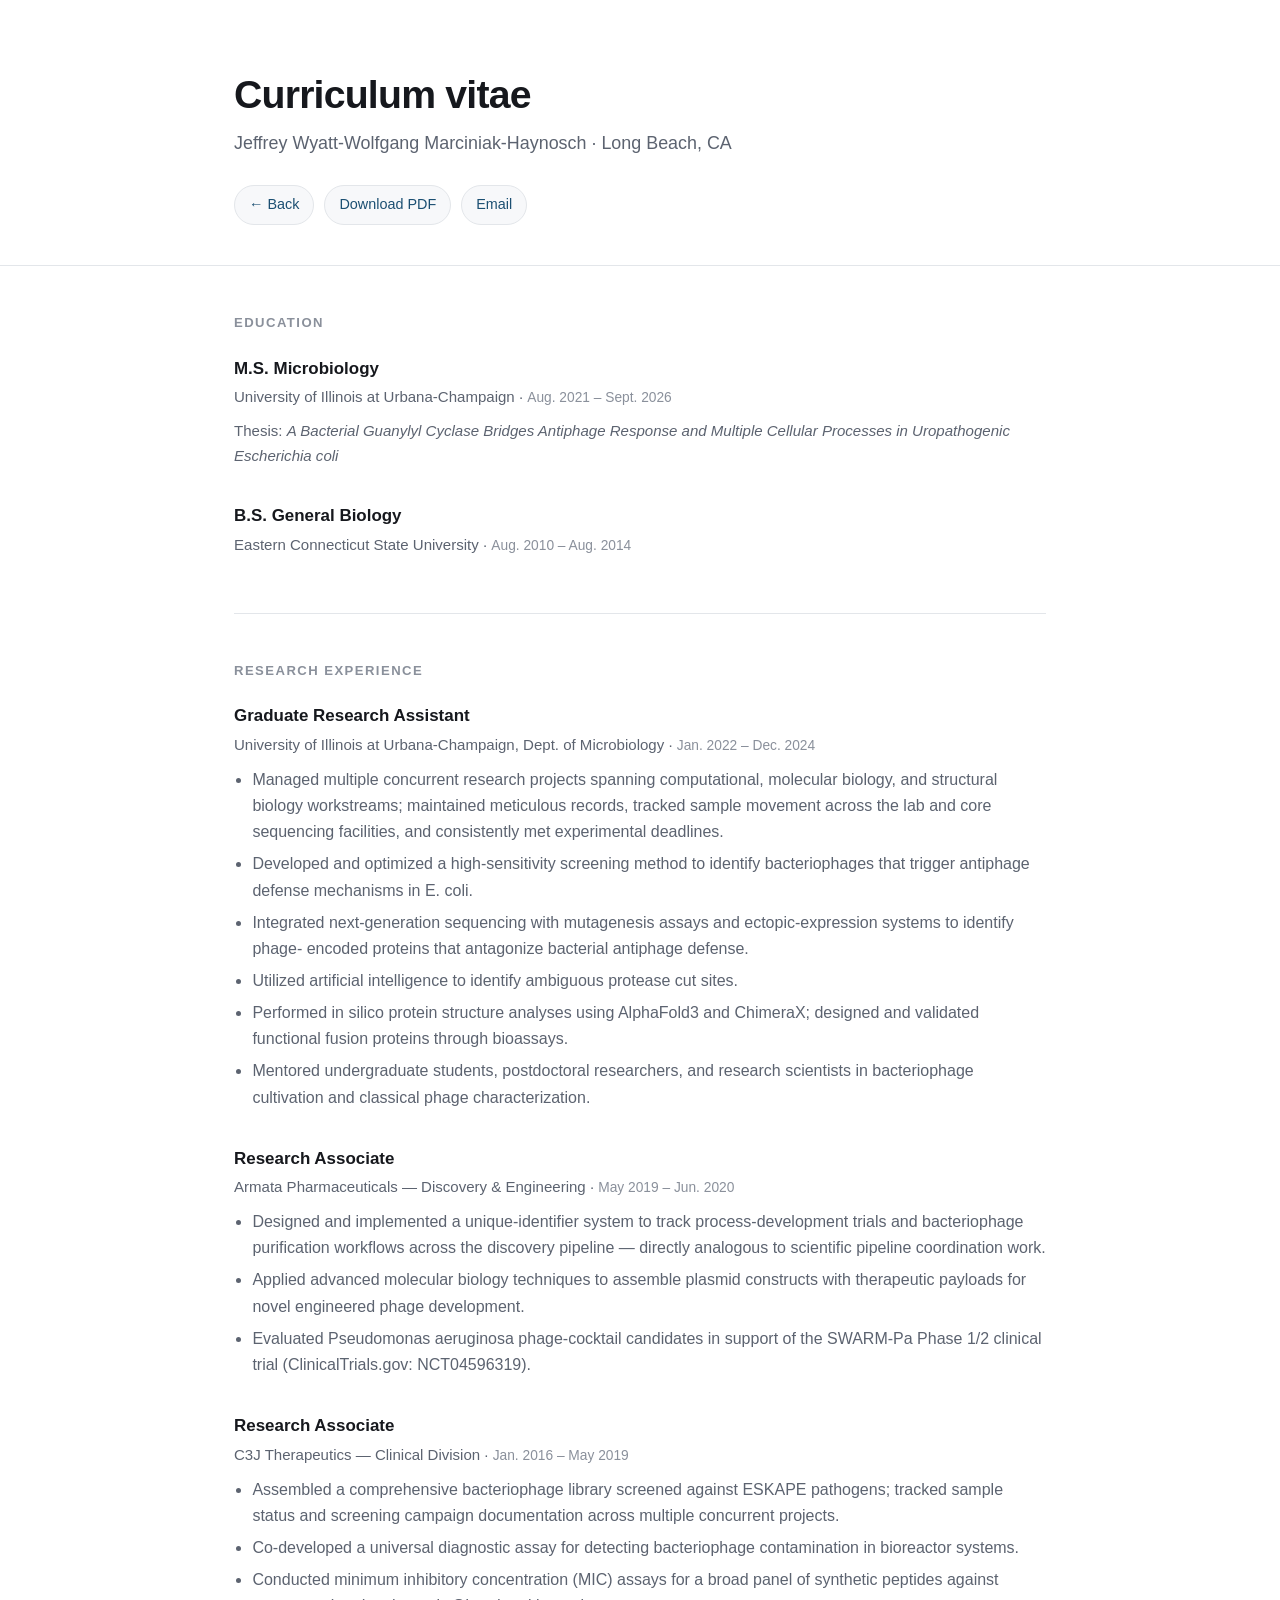
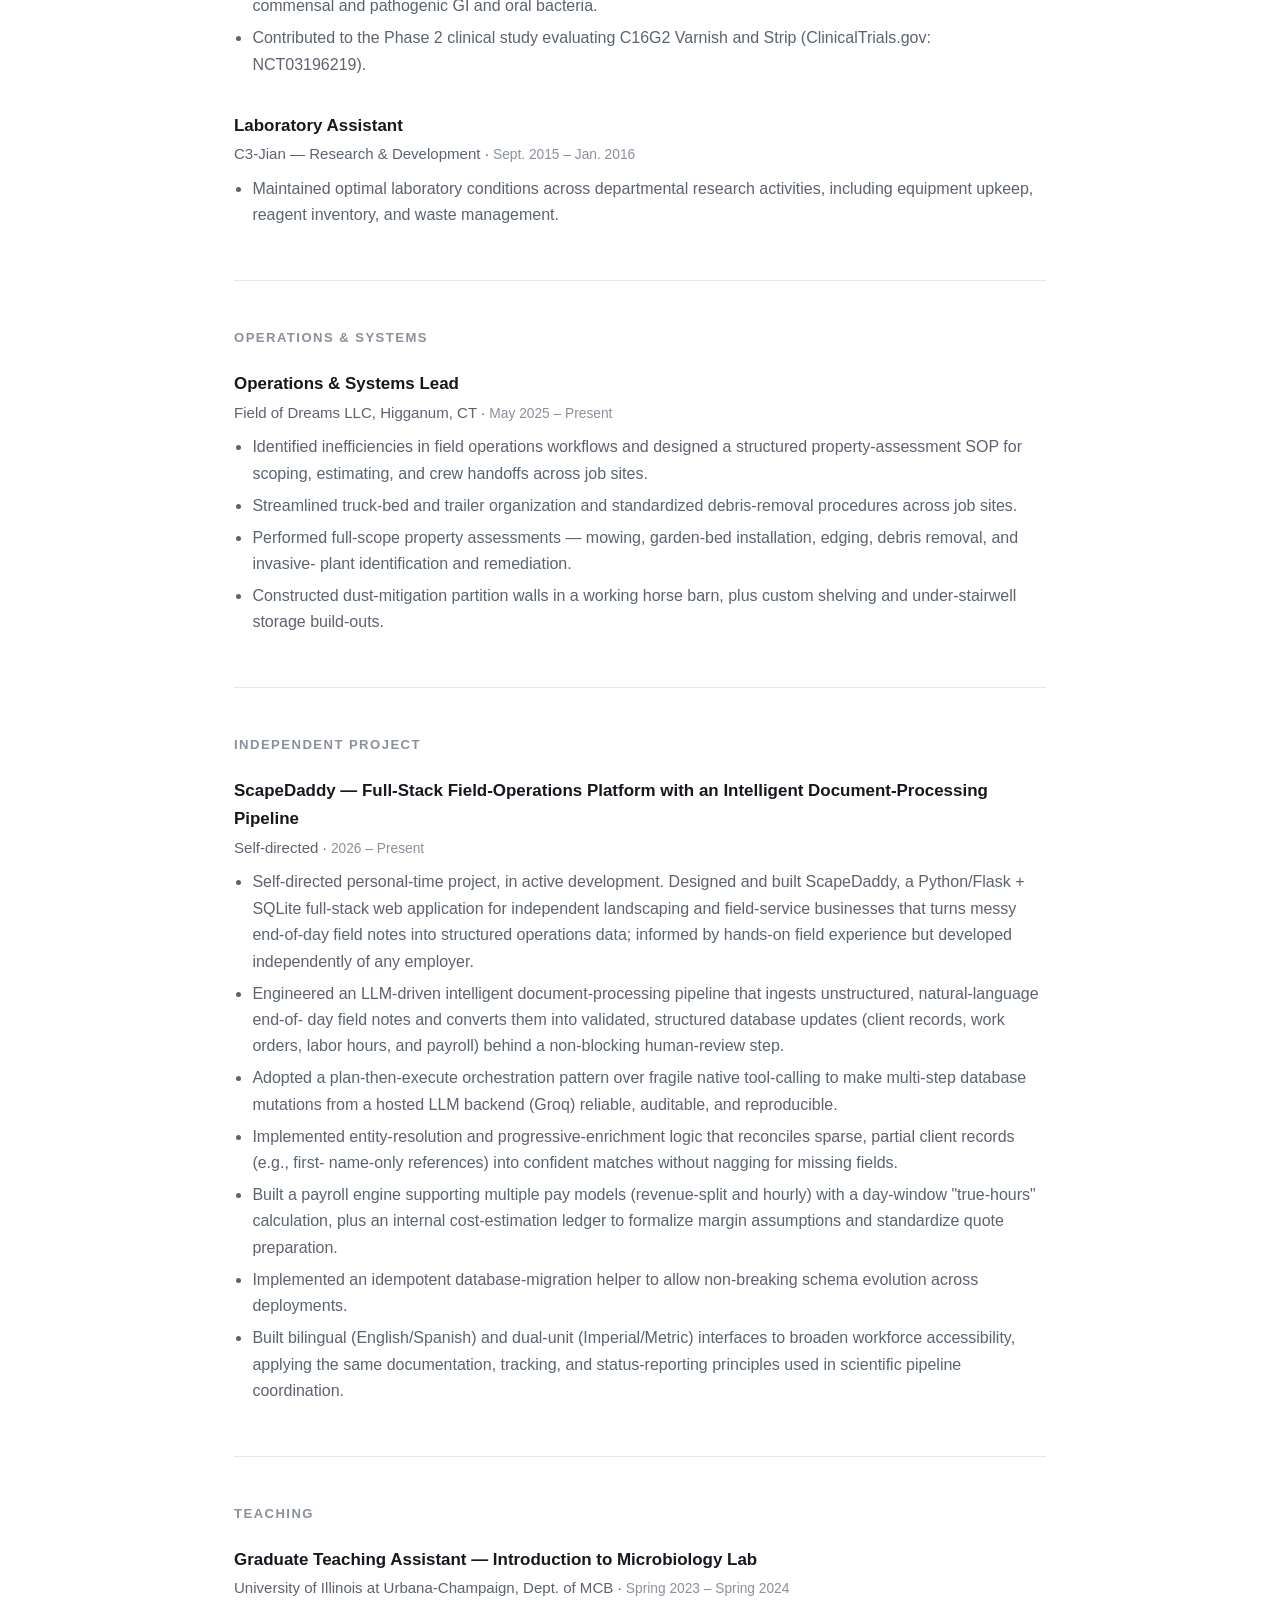
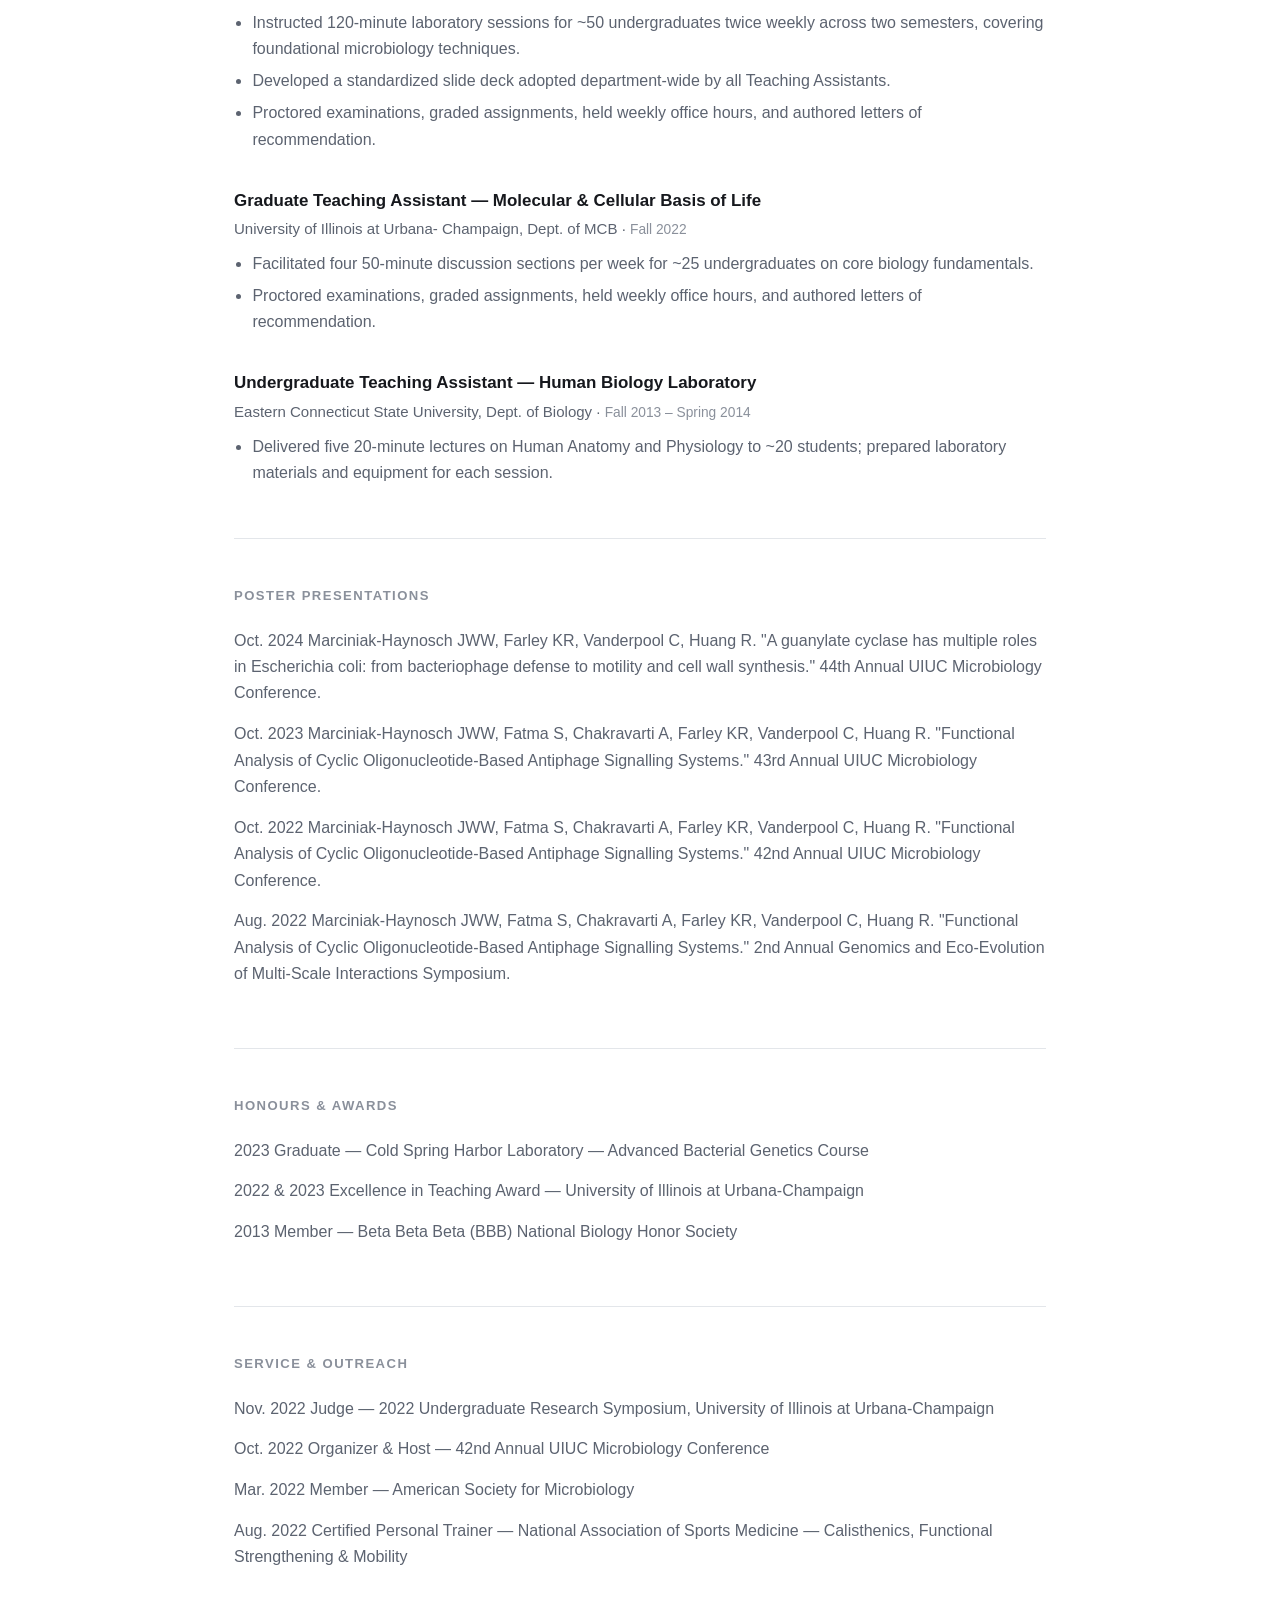
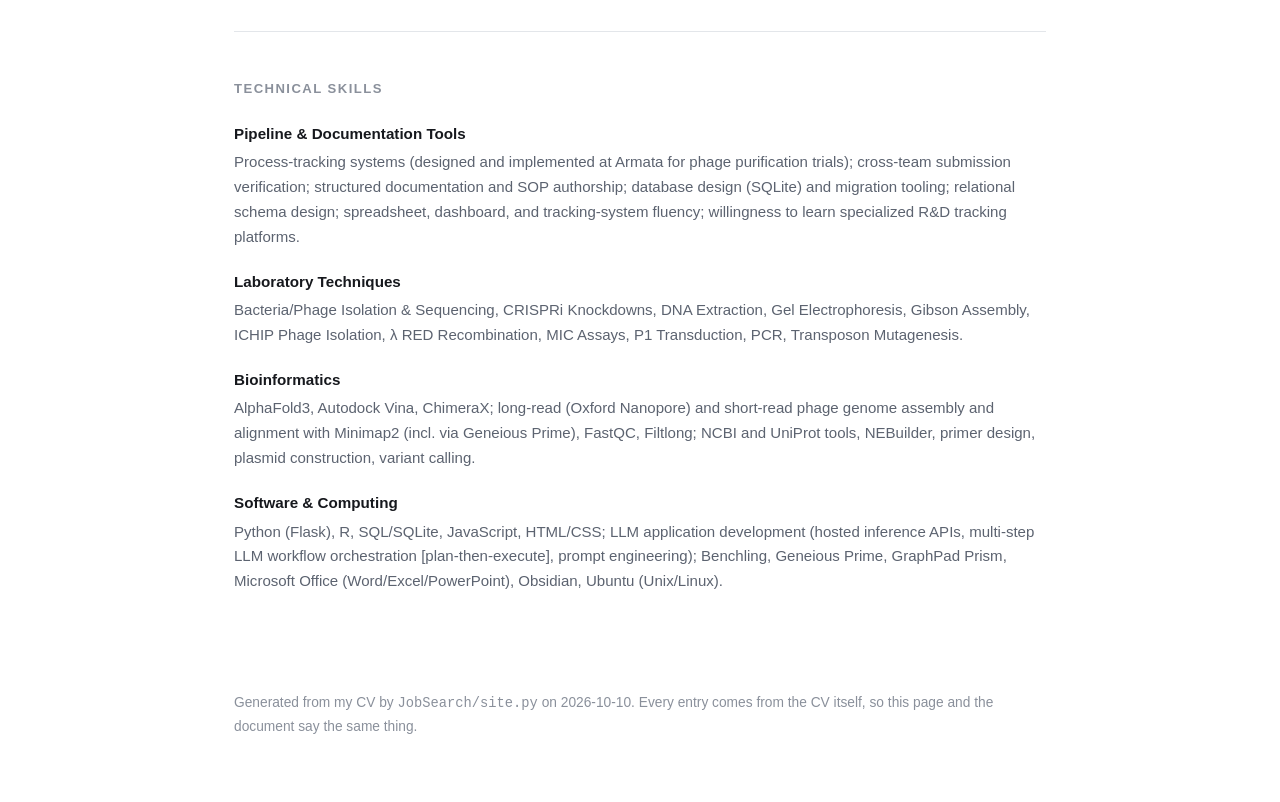
==== cv.html @ 29bbfecd "Replace the hand-written site with the generated one, and stop publishing his address THREE THINGS, " ====
<!DOCTYPE html>
<html lang="en">
<head>
<meta charset="utf-8">
<meta name="viewport" content="width=device-width,initial-scale=1">
<title>CV — Jeffrey Wyatt-Wolfgang Marciniak-Haynosch</title>

<link rel="stylesheet" href="style.css">
</head>
<body>

<header><div class="wrap">
  <h1>Curriculum vitae</h1>
  <p class="tagline">Jeffrey Wyatt-Wolfgang Marciniak-Haynosch &middot; Long Beach, CA</p>
  <div class="links">
    <a href="index.html">&larr; Back</a>
    <a href="JWWMH_CV.pdf">Download PDF</a>
    <a href="mailto:jwyhaymar@proton.me">Email</a>
  </div>
</div></header>
<main class="wrap">
<section><h2>Education</h2><div class="entry"><h3>M.S. Microbiology</h3><p class="meta">University of Illinois at Urbana-Champaign &middot; <span class=when>Aug. 2021 – Sept. 2026</span></p><p class=meta>Thesis: <em>A Bacterial Guanylyl Cyclase Bridges Antiphage Response and Multiple Cellular Processes in Uropathogenic Escherichia coli</em></p></div><div class="entry"><h3>B.S. General Biology</h3><p class="meta">Eastern Connecticut State University &middot; <span class=when>Aug. 2010 – Aug. 2014</span></p></div></section>
<section><h2>Research experience</h2>
  <div class="entry"><h3>Graduate Research Assistant</h3><p class="meta">University of Illinois at Urbana-Champaign, Dept. of Microbiology &middot; <span class=when>Jan. 2022 – Dec. 2024</span></p><ul><li>Managed multiple concurrent research projects spanning computational, molecular biology, and structural biology workstreams; maintained meticulous records, tracked sample movement across the lab and core sequencing facilities, and consistently met experimental deadlines.</li><li>Developed and optimized a high-sensitivity screening method to identify bacteriophages that trigger antiphage defense mechanisms in E. coli.</li><li>Integrated next-generation sequencing with mutagenesis assays and ectopic-expression systems to identify phage- encoded proteins that antagonize bacterial antiphage defense.</li><li>Utilized artificial intelligence to identify ambiguous protease cut sites.</li><li>Performed in silico protein structure analyses using AlphaFold3 and ChimeraX; designed and validated functional fusion proteins through bioassays.</li><li>Mentored undergraduate students, postdoctoral researchers, and research scientists in bacteriophage cultivation and classical phage characterization.</li></ul></div>
<div class="entry"><h3>Research Associate</h3><p class="meta">Armata Pharmaceuticals — Discovery &amp; Engineering &middot; <span class=when>May 2019 – Jun. 2020</span></p><ul><li>Designed and implemented a unique-identifier system to track process-development trials and bacteriophage purification workflows across the discovery pipeline — directly analogous to scientific pipeline coordination work.</li><li>Applied advanced molecular biology techniques to assemble plasmid constructs with therapeutic payloads for novel engineered phage development.</li><li>Evaluated Pseudomonas aeruginosa phage-cocktail candidates in support of the SWARM-Pa Phase 1/2 clinical trial (ClinicalTrials.gov: NCT04596319).</li></ul></div>
<div class="entry"><h3>Research Associate</h3><p class="meta">C3J Therapeutics — Clinical Division &middot; <span class=when>Jan. 2016 – May 2019</span></p><ul><li>Assembled a comprehensive bacteriophage library screened against ESKAPE pathogens; tracked sample status and screening campaign documentation across multiple concurrent projects.</li><li>Co-developed a universal diagnostic assay for detecting bacteriophage contamination in bioreactor systems.</li><li>Conducted minimum inhibitory concentration (MIC) assays for a broad panel of synthetic peptides against commensal and pathogenic GI and oral bacteria.</li><li>Contributed to the Phase 2 clinical study evaluating C16G2 Varnish and Strip (ClinicalTrials.gov: NCT03196219).</li></ul></div>
<div class="entry"><h3>Laboratory Assistant</h3><p class="meta">C3-Jian — Research &amp; Development &middot; <span class=when>Sept. 2015 – Jan. 2016</span></p><ul><li>Maintained optimal laboratory conditions across departmental research activities, including equipment upkeep, reagent inventory, and waste management.</li></ul></div></section>
<section><h2>Operations &amp; systems</h2>
  <div class="entry"><h3>Operations &amp; Systems Lead</h3><p class="meta">Field of Dreams LLC, Higganum, CT &middot; <span class=when>May 2025 – Present</span></p><ul><li>Identified inefficiencies in field operations workflows and designed a structured property-assessment SOP for scoping, estimating, and crew handoffs across job sites.</li><li>Streamlined truck-bed and trailer organization and standardized debris-removal procedures across job sites.</li><li>Performed full-scope property assessments — mowing, garden-bed installation, edging, debris removal, and invasive- plant identification and remediation.</li><li>Constructed dust-mitigation partition walls in a working horse barn, plus custom shelving and under-stairwell storage build-outs.</li></ul></div></section>
<section><h2>Independent project</h2>
  <div class="entry"><h3>ScapeDaddy — Full-Stack Field-Operations Platform with an Intelligent Document-Processing Pipeline</h3><p class="meta">Self-directed &middot; <span class=when>2026 – Present</span></p><ul><li>Self-directed personal-time project, in active development. Designed and built ScapeDaddy, a Python/Flask + SQLite full-stack web application for independent landscaping and field-service businesses that turns messy end-of-day field notes into structured operations data; informed by hands-on field experience but developed independently of any employer.</li><li>Engineered an LLM-driven intelligent document-processing pipeline that ingests unstructured, natural-language end-of- day field notes and converts them into validated, structured database updates (client records, work orders, labor hours, and payroll) behind a non-blocking human-review step.</li><li>Adopted a plan-then-execute orchestration pattern over fragile native tool-calling to make multi-step database mutations from a hosted LLM backend (Groq) reliable, auditable, and reproducible.</li><li>Implemented entity-resolution and progressive-enrichment logic that reconciles sparse, partial client records (e.g., first- name-only references) into confident matches without nagging for missing fields.</li><li>Built a payroll engine supporting multiple pay models (revenue-split and hourly) with a day-window &quot;true-hours&quot; calculation, plus an internal cost-estimation ledger to formalize margin assumptions and standardize quote preparation.</li><li>Implemented an idempotent database-migration helper to allow non-breaking schema evolution across deployments.</li><li>Built bilingual (English/Spanish) and dual-unit (Imperial/Metric) interfaces to broaden workforce accessibility, applying the same documentation, tracking, and status-reporting principles used in scientific pipeline coordination.</li></ul></div></section>
<section><h2>Teaching</h2>
  <div class="entry"><h3>Graduate Teaching Assistant — Introduction to Microbiology Lab</h3><p class="meta">University of Illinois at Urbana-Champaign, Dept. of MCB &middot; <span class=when>Spring 2023 – Spring 2024</span></p><ul><li>Instructed 120-minute laboratory sessions for ~50 undergraduates twice weekly across two semesters, covering foundational microbiology techniques.</li><li>Developed a standardized slide deck adopted department-wide by all Teaching Assistants.</li><li>Proctored examinations, graded assignments, held weekly office hours, and authored letters of recommendation.</li></ul></div>
<div class="entry"><h3>Graduate Teaching Assistant — Molecular &amp; Cellular Basis of Life</h3><p class="meta">University of Illinois at Urbana- Champaign, Dept. of MCB &middot; <span class=when>Fall 2022</span></p><ul><li>Facilitated four 50-minute discussion sections per week for ~25 undergraduates on core biology fundamentals.</li><li>Proctored examinations, graded assignments, held weekly office hours, and authored letters of recommendation.</li></ul></div>
<div class="entry"><h3>Undergraduate Teaching Assistant — Human Biology Laboratory</h3><p class="meta">Eastern Connecticut State University, Dept. of Biology &middot; <span class=when>Fall 2013 – Spring 2014</span></p><ul><li>Delivered five 20-minute lectures on Human Anatomy and Physiology to ~20 students; prepared laboratory materials and equipment for each session.</li></ul></div></section>
<section><h2>Poster presentations</h2><ul class="plain"><li>Oct. 2024 Marciniak-Haynosch JWW, Farley KR, Vanderpool C, Huang R. &quot;A guanylate cyclase has multiple roles in Escherichia coli: from bacteriophage defense to motility and cell wall synthesis.&quot; 44th Annual UIUC Microbiology Conference.</li><li>Oct. 2023 Marciniak-Haynosch JWW, Fatma S, Chakravarti A, Farley KR, Vanderpool C, Huang R. &quot;Functional Analysis of Cyclic Oligonucleotide-Based Antiphage Signalling Systems.&quot; 43rd Annual UIUC Microbiology Conference.</li><li>Oct. 2022 Marciniak-Haynosch JWW, Fatma S, Chakravarti A, Farley KR, Vanderpool C, Huang R. &quot;Functional Analysis of Cyclic Oligonucleotide-Based Antiphage Signalling Systems.&quot; 42nd Annual UIUC Microbiology Conference.</li><li>Aug. 2022 Marciniak-Haynosch JWW, Fatma S, Chakravarti A, Farley KR, Vanderpool C, Huang R. &quot;Functional Analysis of Cyclic Oligonucleotide-Based Antiphage Signalling Systems.&quot; 2nd Annual Genomics and Eco-Evolution of Multi-Scale Interactions Symposium.</li></ul></section>
<section><h2>Honours &amp; awards</h2><ul class="plain"><li>2023 Graduate — Cold Spring Harbor Laboratory — Advanced Bacterial Genetics Course</li><li>2022 &amp; 2023 Excellence in Teaching Award — University of Illinois at Urbana-Champaign</li><li>2013 Member — Beta Beta Beta (ΒΒΒ) National Biology Honor Society</li></ul></section>
<section><h2>Service &amp; outreach</h2><ul class="plain"><li>Nov. 2022 Judge — 2022 Undergraduate Research Symposium, University of Illinois at Urbana-Champaign</li><li>Oct. 2022 Organizer &amp; Host — 42nd Annual UIUC Microbiology Conference</li><li>Mar. 2022 Member — American Society for Microbiology</li><li>Aug. 2022 Certified Personal Trainer — National Association of Sports Medicine — Calisthenics, Functional Strengthening &amp; Mobility</li></ul></section>
<section><h2>Technical skills</h2><dl class="skills"><dt>Pipeline &amp; Documentation Tools</dt><dd> Process-tracking systems (designed and implemented at Armata for phage purification trials); cross-team submission verification; structured documentation and SOP authorship; database design (SQLite) and migration tooling; relational schema design; spreadsheet, dashboard, and tracking-system fluency; willingness to learn specialized R&amp;D tracking platforms.</dd><dt>Laboratory Techniques</dt><dd> Bacteria/Phage Isolation &amp; Sequencing, CRISPRi Knockdowns, DNA Extraction, Gel Electrophoresis, Gibson Assembly, ICHIP Phage Isolation, λ RED Recombination, MIC Assays, P1 Transduction, PCR, Transposon Mutagenesis.</dd><dt>Bioinformatics</dt><dd> AlphaFold3, Autodock Vina, ChimeraX; long-read (Oxford Nanopore) and short-read phage genome assembly and alignment with Minimap2 (incl. via Geneious Prime), FastQC, Filtlong; NCBI and UniProt tools, NEBuilder, primer design, plasmid construction, variant calling.</dd><dt>Software &amp; Computing</dt><dd> Python (Flask), R, SQL/SQLite, JavaScript, HTML/CSS; LLM application development (hosted inference APIs, multi-step LLM workflow orchestration [plan-then-execute], prompt engineering); Benchling, Geneious Prime, GraphPad Prism, Microsoft Office (Word/Excel/PowerPoint), Obsidian, Ubuntu (Unix/Linux).</dd></dl></section>
</main>

<footer><div class="wrap">
  Generated from my CV by <code>JobSearch/site.py</code> on
  2026-10-10. Every entry comes from the CV itself, so this
  page and the document say the same thing.
</div></footer>
</body>
</html>
---- style.css ----
:root{
  --ink:#16181d; --mute:#5c6370; --faint:#8a909b; --line:#e3e6ea;
  --bg:#ffffff; --panel:#f7f8fa; --accent:#1b4f72; --accent-soft:#eef4f9;
}
@media (prefers-color-scheme: dark){
  :root{
    --ink:#e6e8ec; --mute:#a3abb8; --faint:#7b8390; --line:#2a2f37;
    --bg:#13151a; --panel:#1a1d23; --accent:#7fb3d5; --accent-soft:#1b2630;
  }
}
*{box-sizing:border-box}
html{-webkit-text-size-adjust:100%}
body{
  margin:0; background:var(--bg); color:var(--ink);
  font:16px/1.65 -apple-system,BlinkMacSystemFont,"Segoe UI",Roboto,
       "Helvetica Neue",Arial,sans-serif;
}
.wrap{max-width:860px;margin:0 auto;padding:0 24px}
a{color:var(--accent);text-decoration:none;border-bottom:1px solid transparent}
a:hover{border-bottom-color:currentColor}
header{padding:72px 0 40px;border-bottom:1px solid var(--line)}
h1{font-size:2.45rem;line-height:1.15;margin:0 0 .3em;letter-spacing:-.02em}
.tagline{font-size:1.12rem;color:var(--mute);margin:0 0 1.5em;max-width:60ch}
.links{display:flex;flex-wrap:wrap;gap:10px}
.links a{
  display:inline-block;padding:7px 14px;border:1px solid var(--line);
  border-radius:999px;font-size:.9rem;background:var(--panel);
  border-bottom:1px solid var(--line);
}
.links a:hover{border-color:var(--accent);color:var(--accent)}
nav.toc{
  position:sticky;top:0;z-index:5;background:var(--bg);
  border-bottom:1px solid var(--line);padding:12px 0;
}
nav.toc .wrap{display:flex;flex-wrap:wrap;gap:18px;font-size:.88rem}
nav.toc a{color:var(--mute)}
section{padding:46px 0;border-bottom:1px solid var(--line)}
section:last-of-type{border-bottom:0}
h2{
  font-size:.82rem;text-transform:uppercase;letter-spacing:.11em;
  color:var(--faint);margin:0 0 1.6em;font-weight:600;
}
h3{font-size:1.06rem;margin:0 0 .15em;font-weight:600}
.entry{margin:0 0 2.1em}
.entry:last-child{margin-bottom:0}
.meta{color:var(--mute);font-size:.94rem;margin:0 0 .6em}
.when{color:var(--faint);font-size:.86rem;white-space:nowrap}
.entry ul{margin:.5em 0 0;padding-left:1.15em}
.entry li{margin:.35em 0;color:var(--mute)}
.news li{margin:0 0 1.1em;list-style:none}
.news{padding:0;margin:0}
.news .when{display:block;margin-bottom:.15em}
.card{
  background:var(--panel);border:1px solid var(--line);border-radius:10px;
  padding:20px 22px;margin:0 0 18px;
}
.card h3{margin-bottom:.4em}
.lede{font-size:1.05rem;max-width:68ch}
.lede p{margin:0 0 1em}
.skills dt{font-weight:600;margin:1.25em 0 .3em;font-size:.95rem}
.skills dt:first-child{margin-top:0}
.skills dd{margin:0;color:var(--mute);font-size:.94rem}
.plain{list-style:none;padding:0;margin:0}
.plain li{margin:0 0 .9em;color:var(--mute)}
.note{
  background:var(--accent-soft);border-left:3px solid var(--accent);
  padding:14px 18px;border-radius:0 6px 6px 0;font-size:.94rem;
  color:var(--mute);margin:0 0 20px;
}
footer{padding:36px 0 64px;color:var(--faint);font-size:.86rem}
@media (max-width:620px){
  header{padding:48px 0 32px} h1{font-size:1.95rem}
  section{padding:34px 0} .wrap{padding:0 18px}
}

/* PRINT. A PI who hits Ctrl-P on the CV page must get a clean document, not a
   screenshot of a website -- and a recruiter printing a web page is ordinary
   behaviour, so this is a feature rather than an afterthought. The dark
   header inverts to ink-on-paper, navigation disappears (a "Back" link is
   meaningless on paper), and no entry is allowed to split across a sheet,
   which is the main way a printed CV looks careless. */
@media print{
  @page{margin:14mm 15mm}
  :root{
    --ink:#000;--mute:#1a1a1a;--faint:#555;--rule:#bbb;
    --bg:#fff;--panel:#fff;
  }
  body{background:#fff;color:#000;font-size:10.2pt;line-height:1.42}
  .wrap{max-width:none;padding:0}
  header{background:#fff!important;color:#000!important;padding:0 0 8pt;
         border-bottom:2pt solid var(--accent)}
  header h1{font-size:19pt}
  a{text-decoration:none;color:#000!important}
  .links,nav,.tag,.pill{display:none!important}
  section{padding:8pt 0;border:0}
  h2{font-size:8.6pt;letter-spacing:.11em;margin-bottom:6pt}
  .entry,.poster,.news-item,article,li{break-inside:avoid;page-break-inside:avoid}
  h1,h2,h3{break-after:avoid;page-break-after:avoid}
  footer{padding:8pt 0 0;font-size:8.6pt}
}
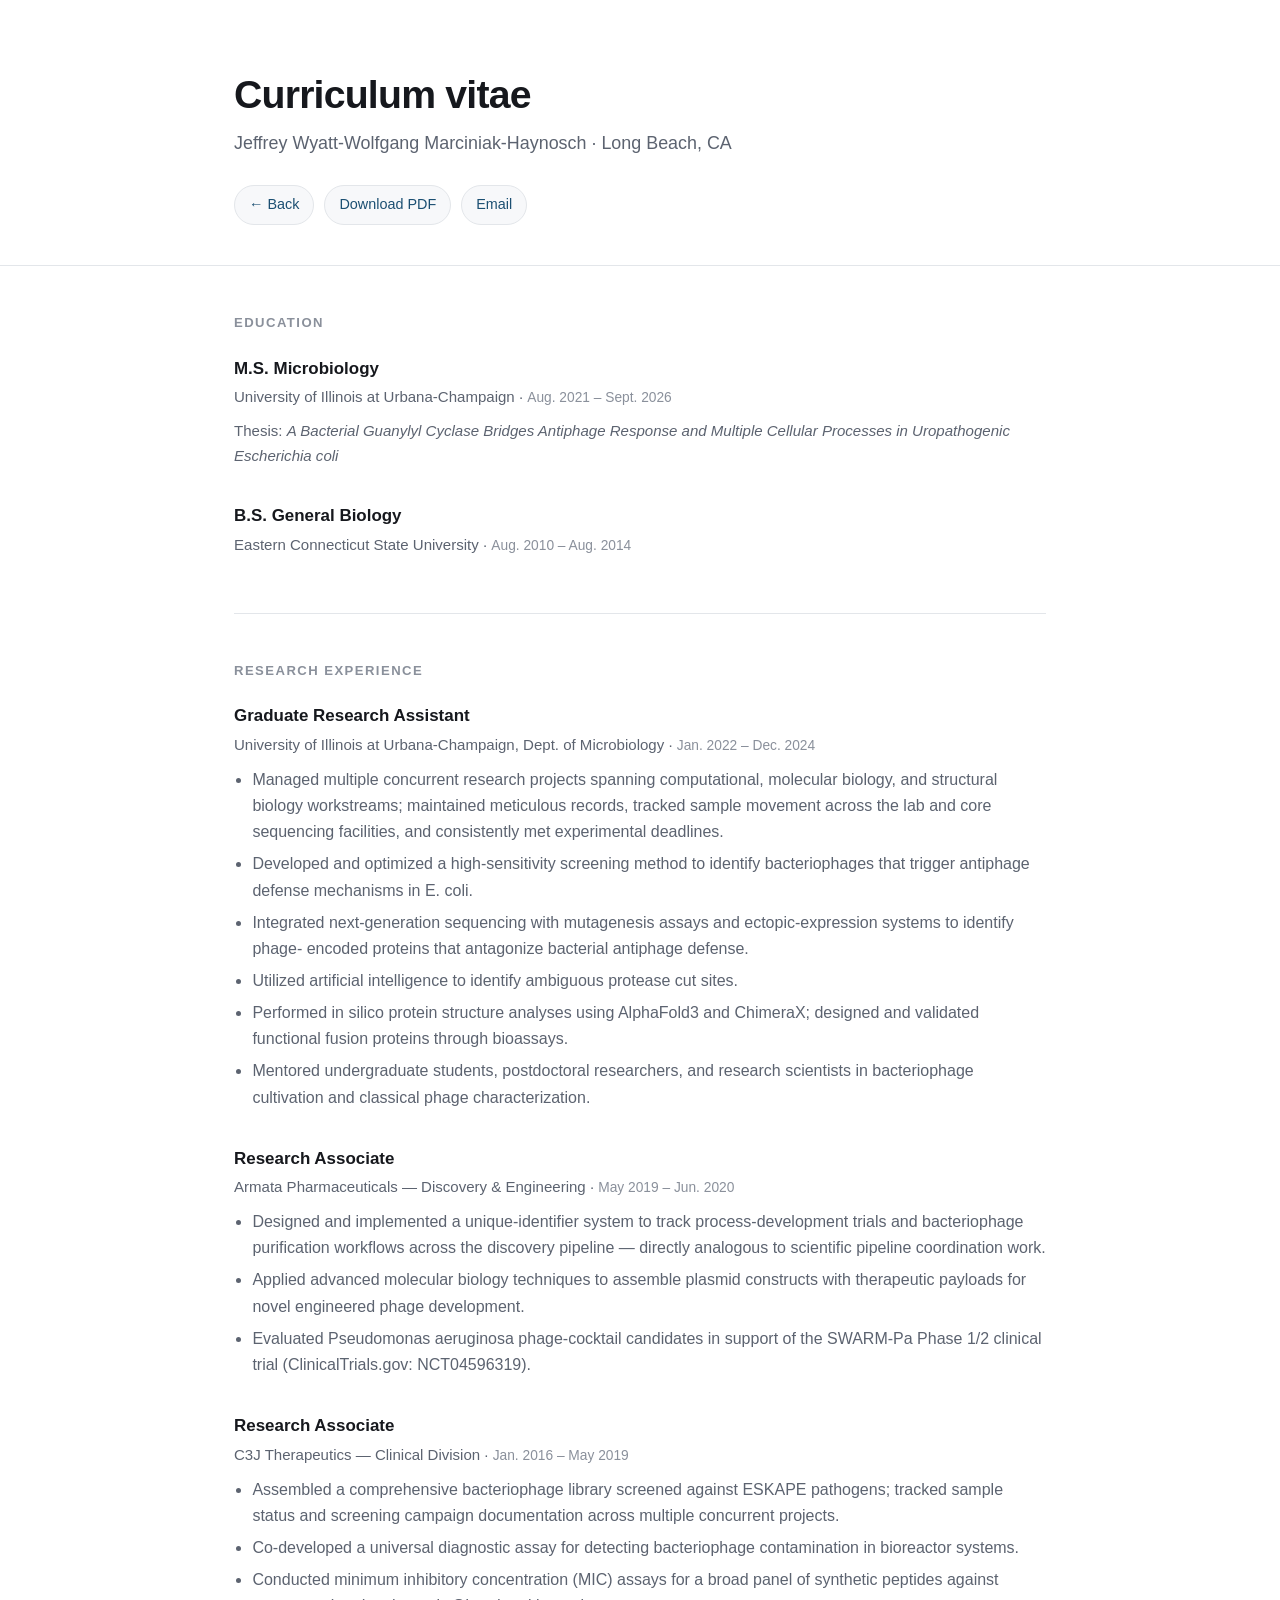
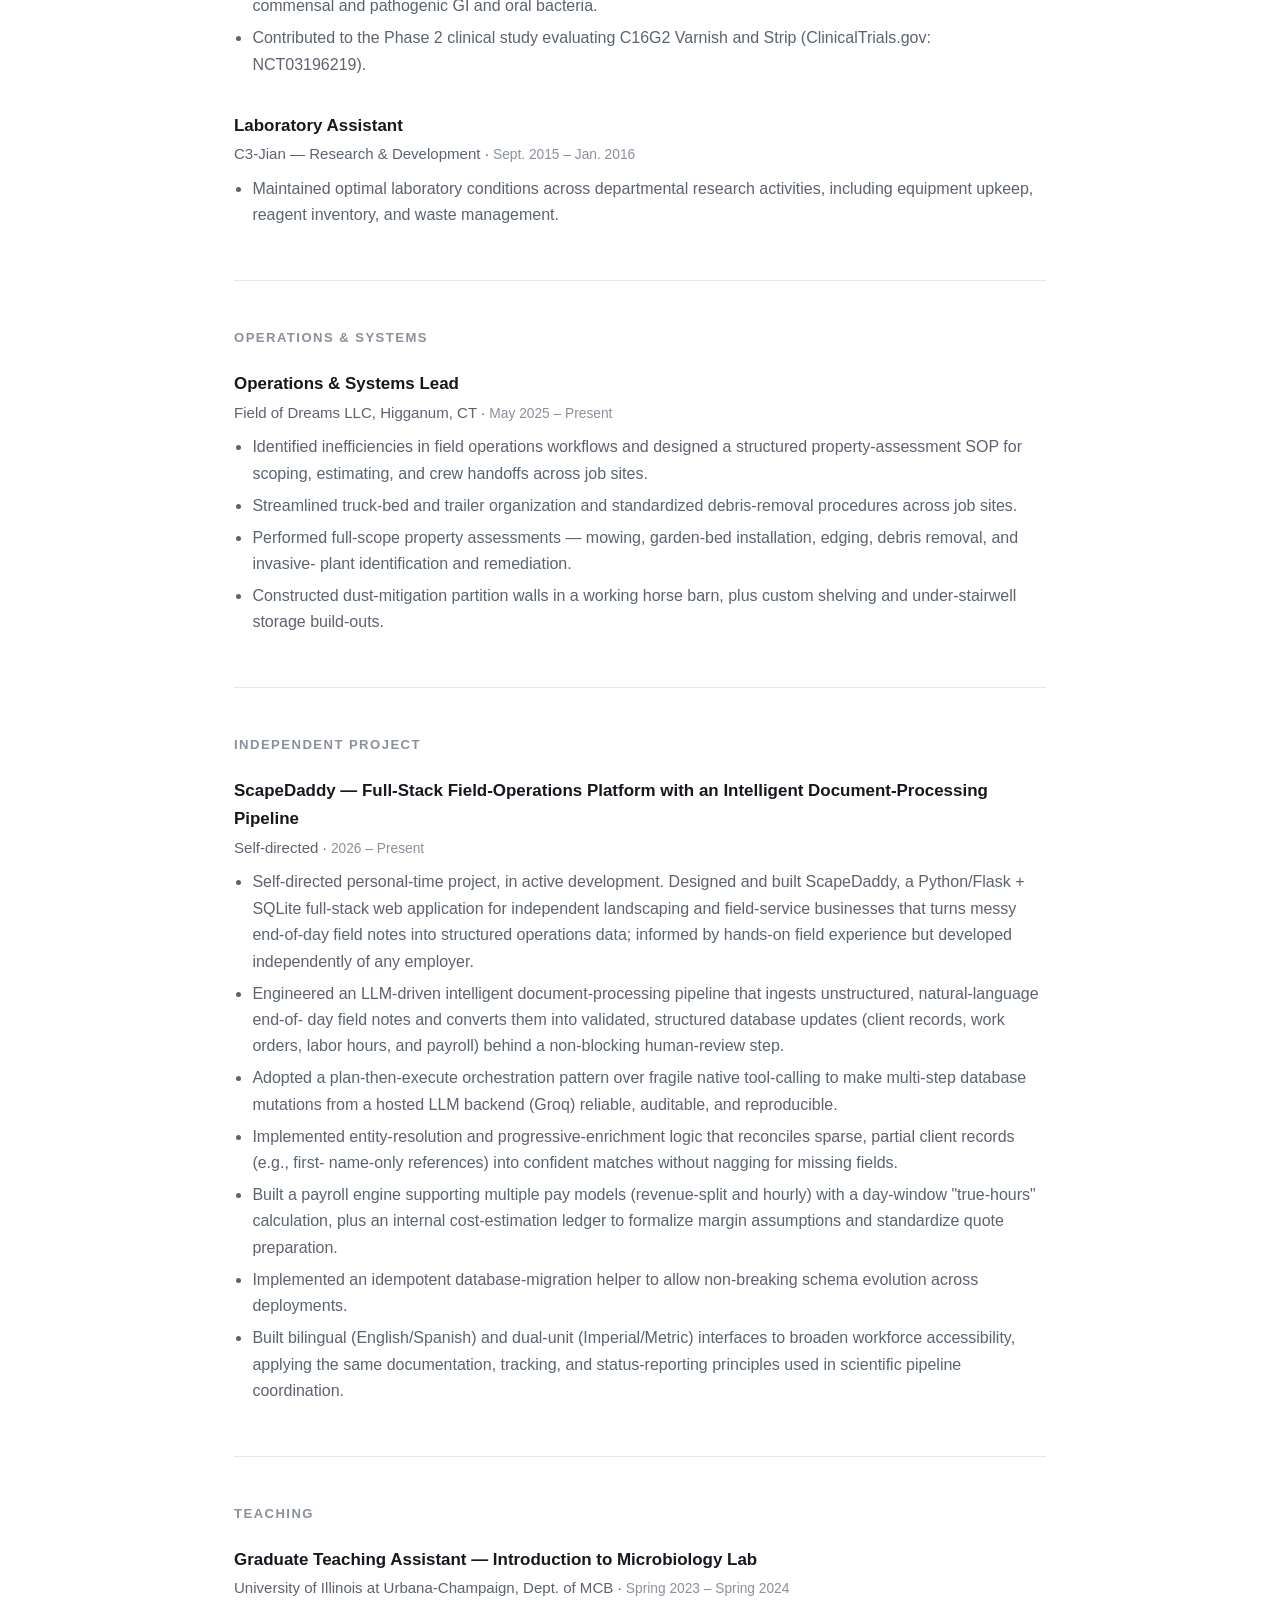
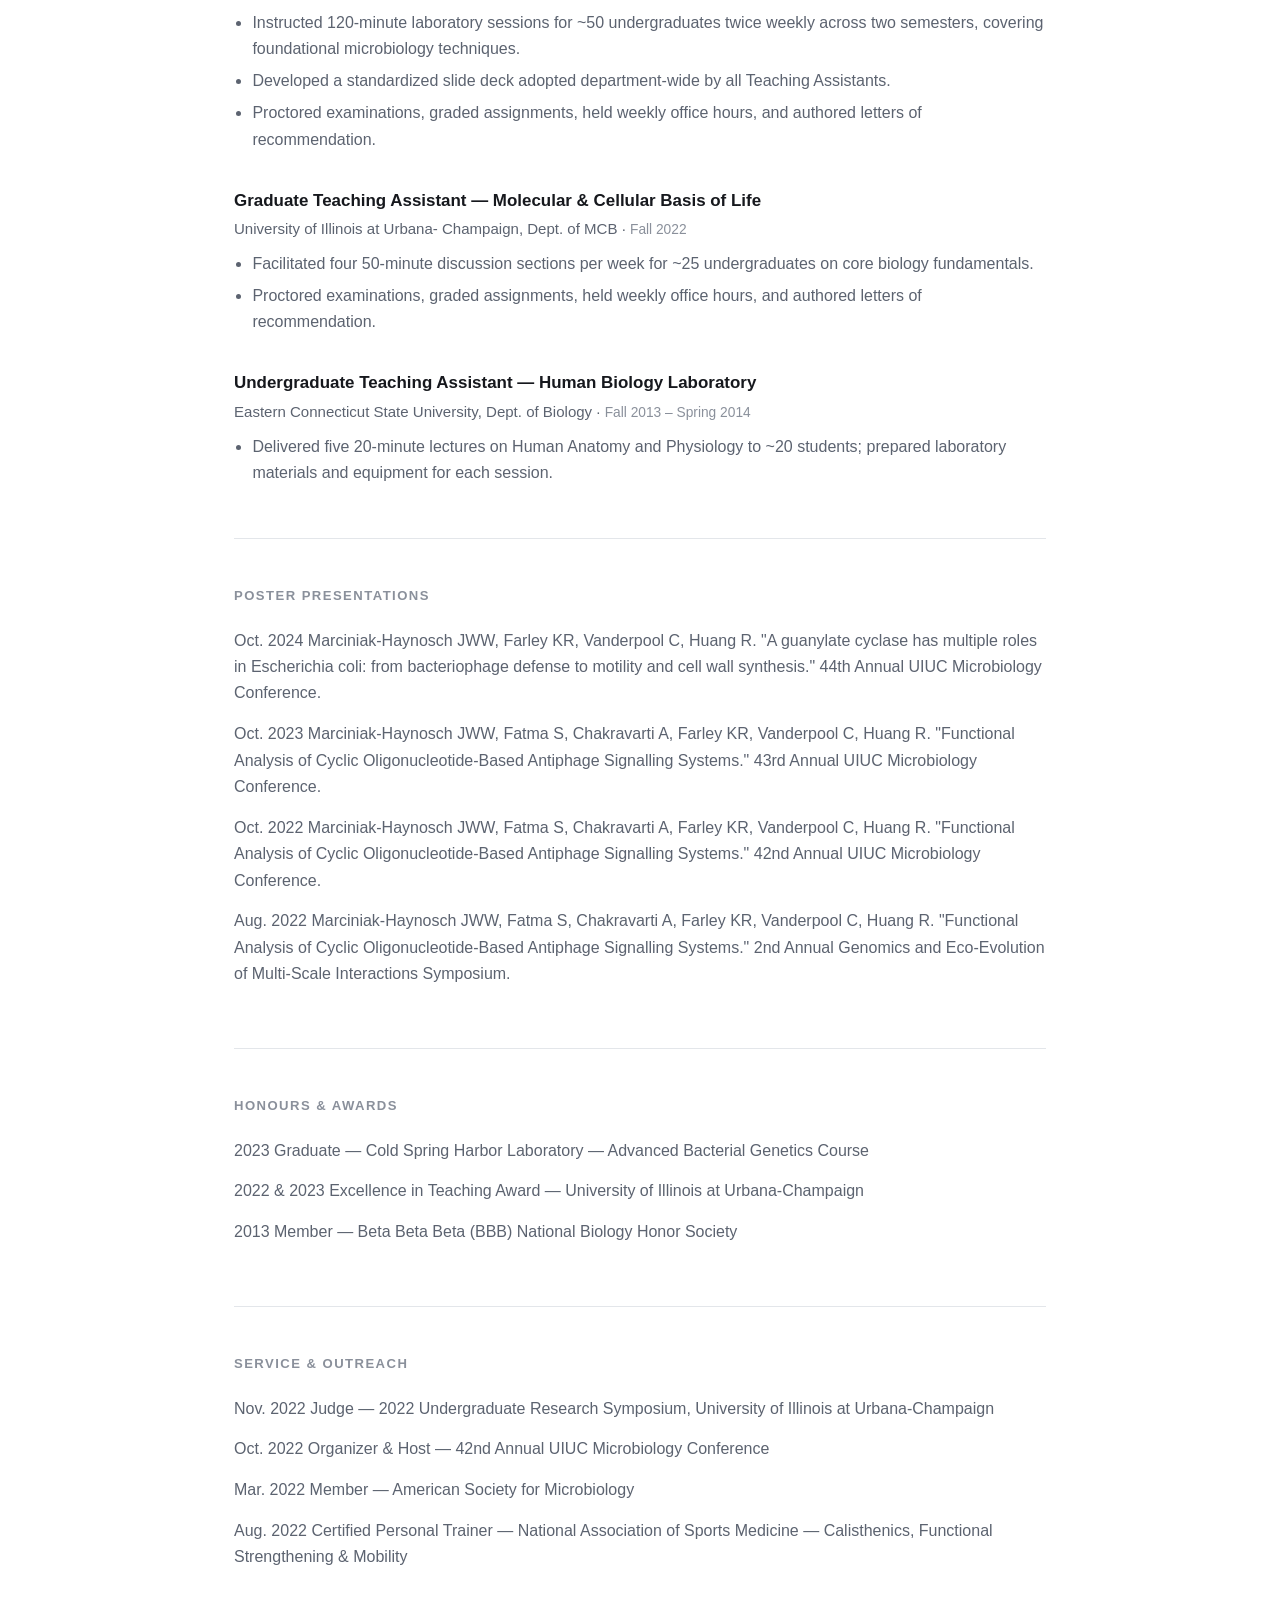
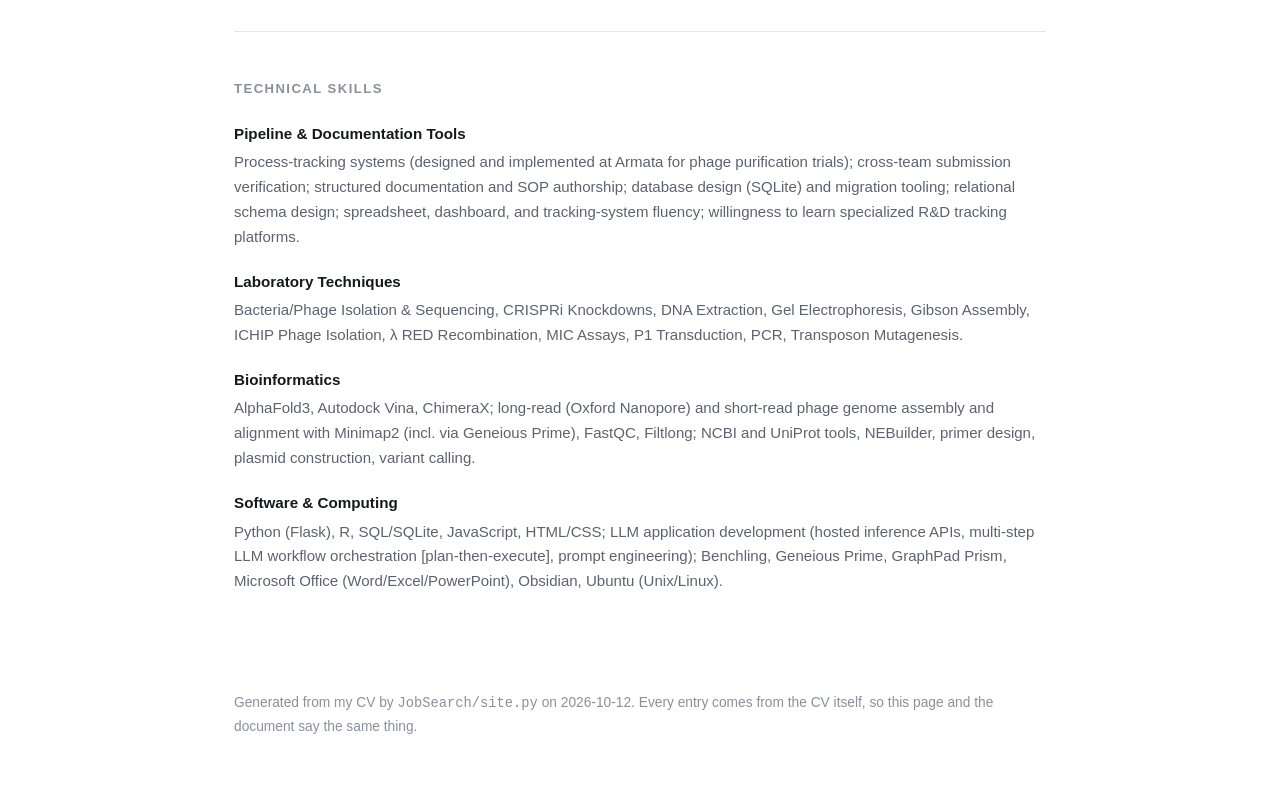
==== commit 99c80d32: "A README in his voice, and a slot for the Goodreads and iNaturalist links Wyatt: the README 'looks r" ====
--- a/cv.html
+++ b/cv.html
@@ -41,7 +41,7 @@
 
 <footer><div class="wrap">
   Generated from my CV by <code>JobSearch/site.py</code> on
-  2026-10-10. Every entry comes from the CV itself, so this
+  2026-10-12. Every entry comes from the CV itself, so this
   page and the document say the same thing.
 </div></footer>
 </body>
--- a/style.css
+++ b/style.css
@@ -21,6 +21,10 @@
 header{padding:72px 0 40px;border-bottom:1px solid var(--line)}
 h1{font-size:2.45rem;line-height:1.15;margin:0 0 .3em;letter-spacing:-.02em}
 .tagline{font-size:1.12rem;color:var(--mute);margin:0 0 1.5em;max-width:60ch}
+/* The city line. Kept separate from .tagline because it is a FACT about where
+   he is rather than a description of his work, and it has to stay legible when
+   the tagline runs long. */
+.where{font-size:.92rem;color:var(--faint);margin:-1em 0 1.5em;letter-spacing:.01em}
 .links{display:flex;flex-wrap:wrap;gap:10px}
 .links a{
   display:inline-block;padding:7px 14px;border:1px solid var(--line);
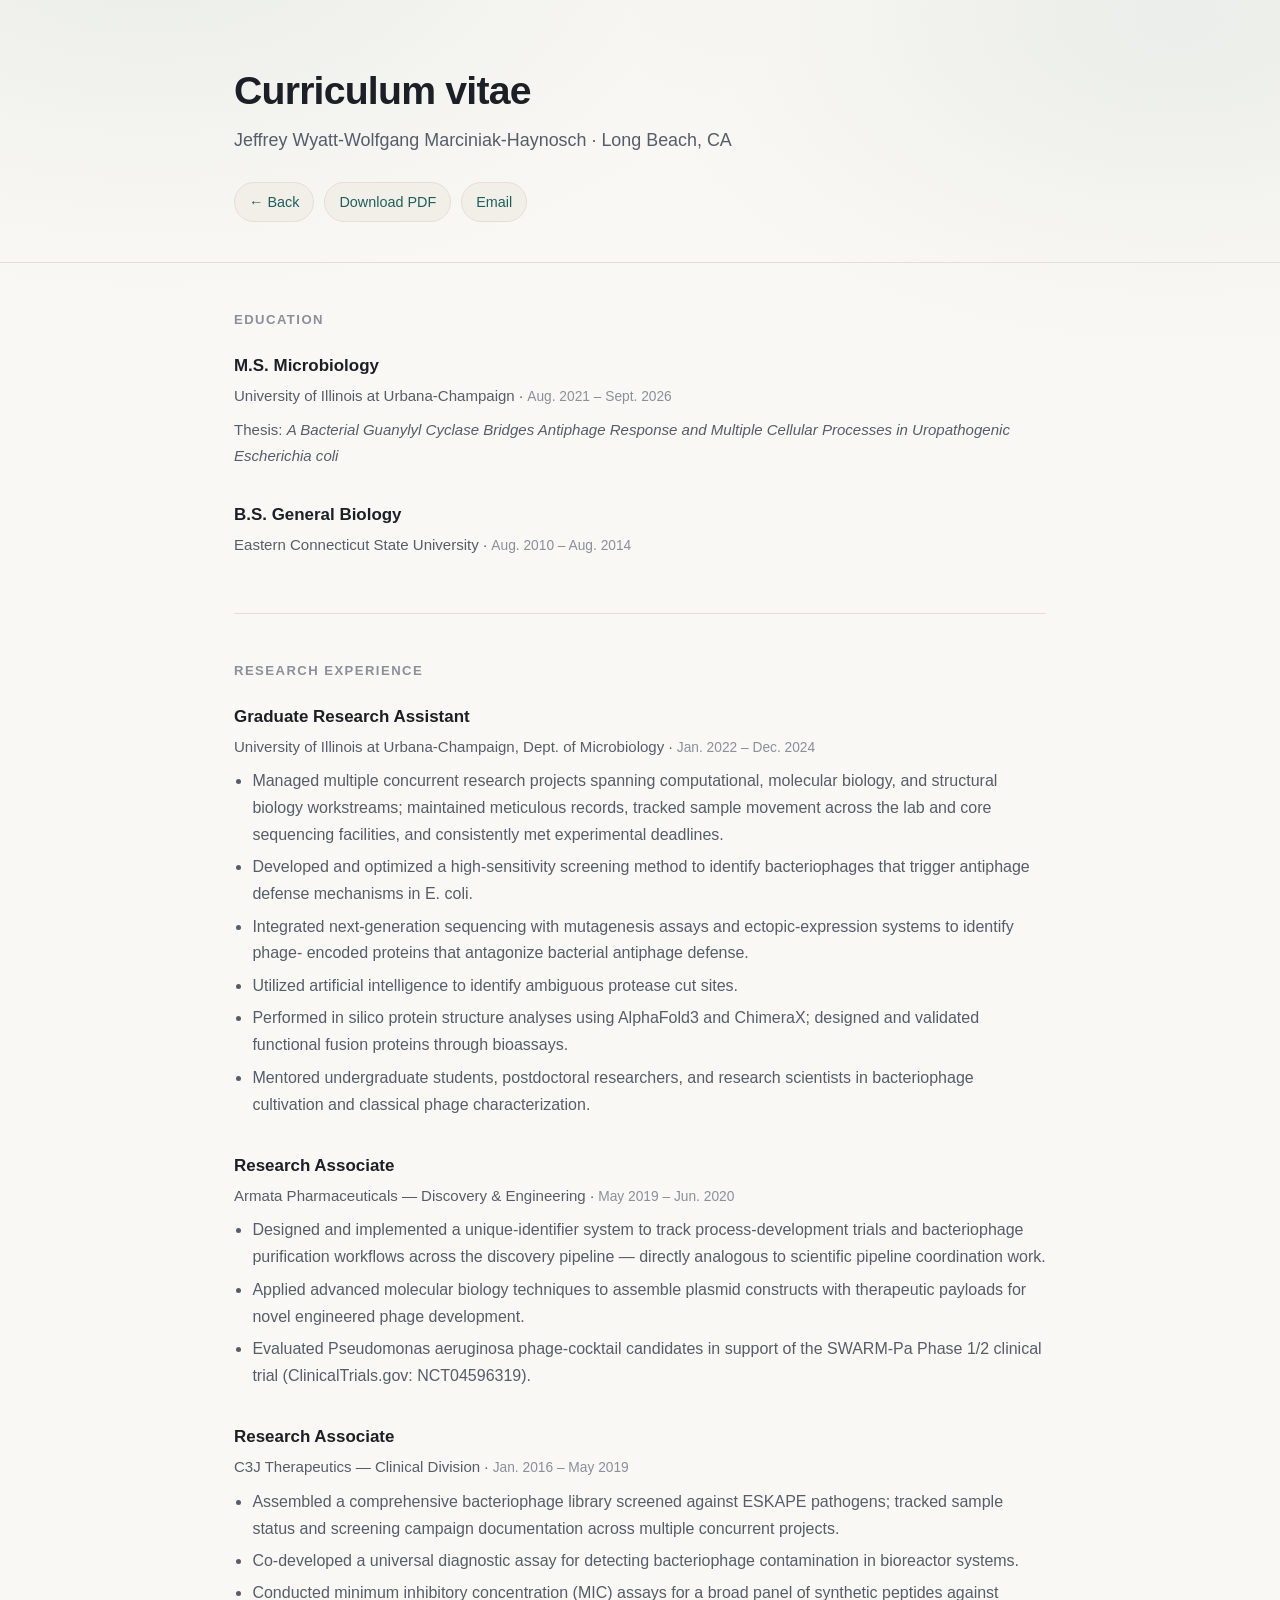
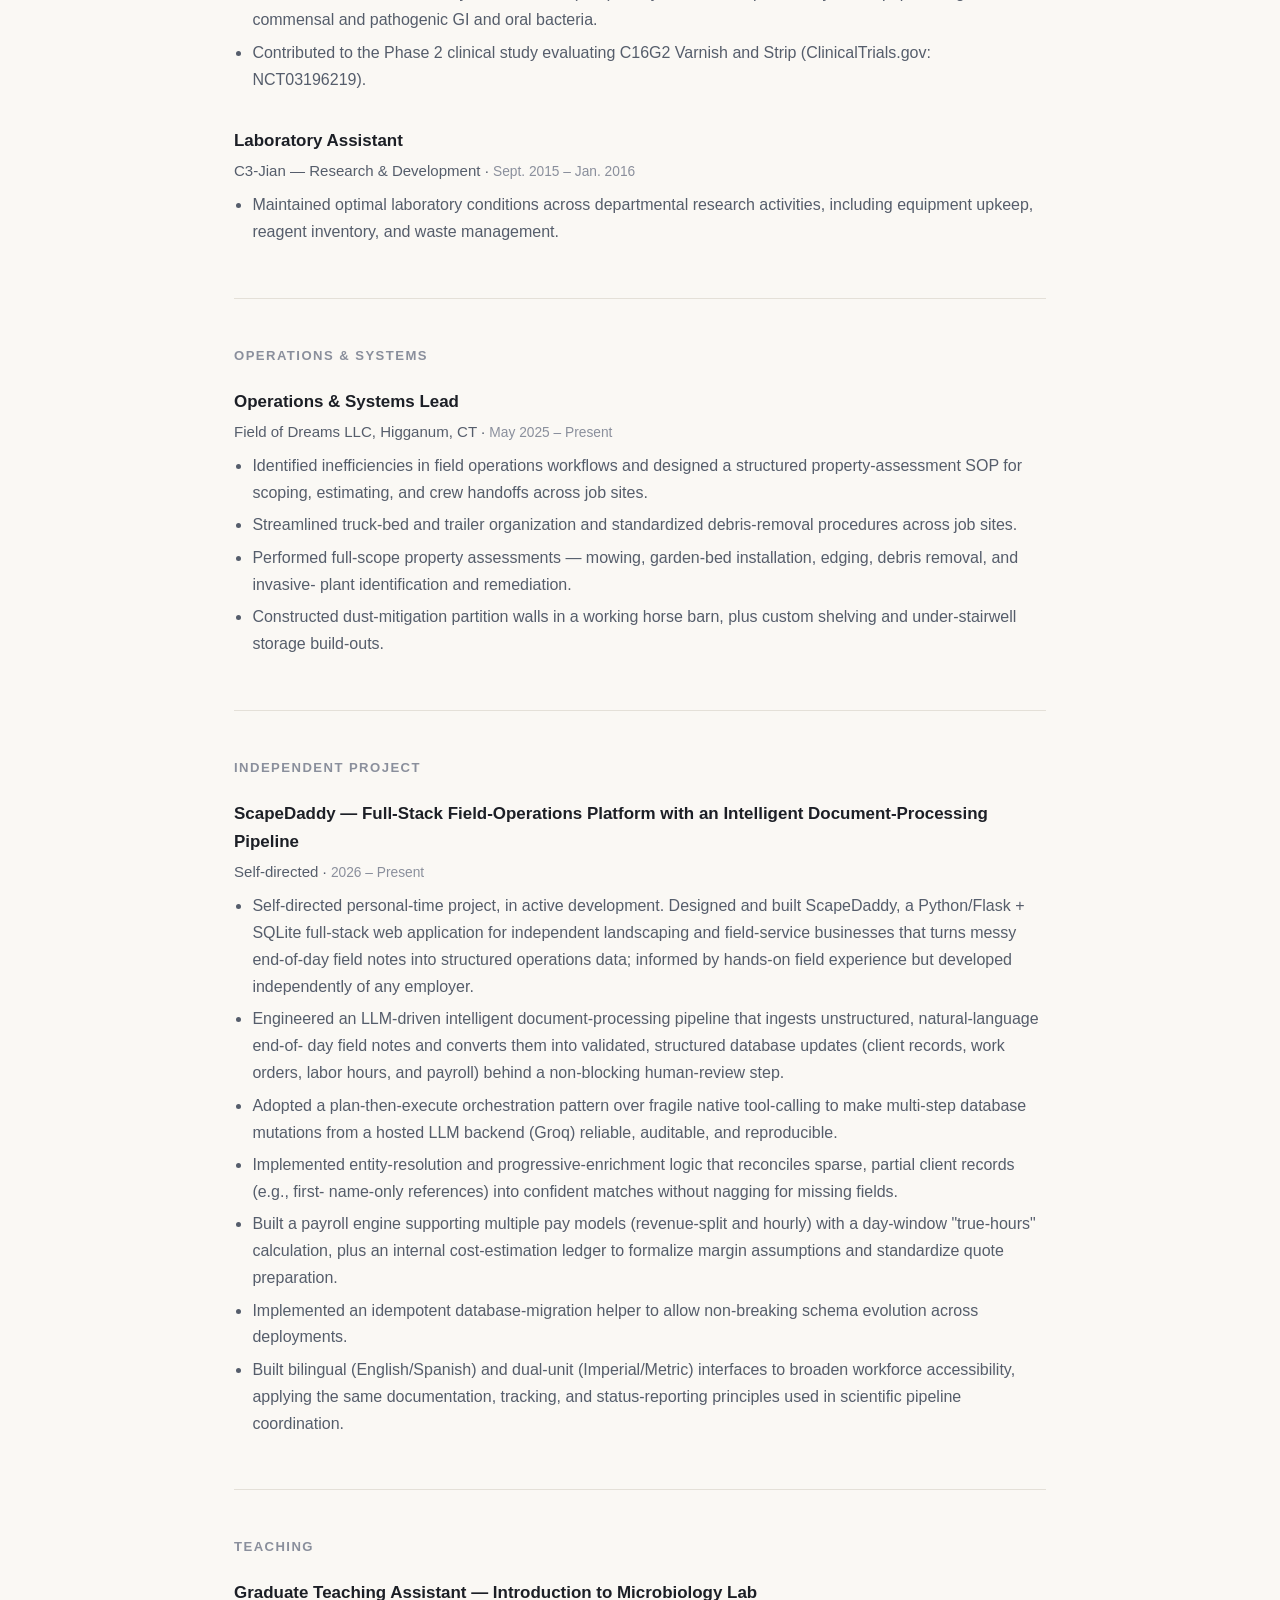
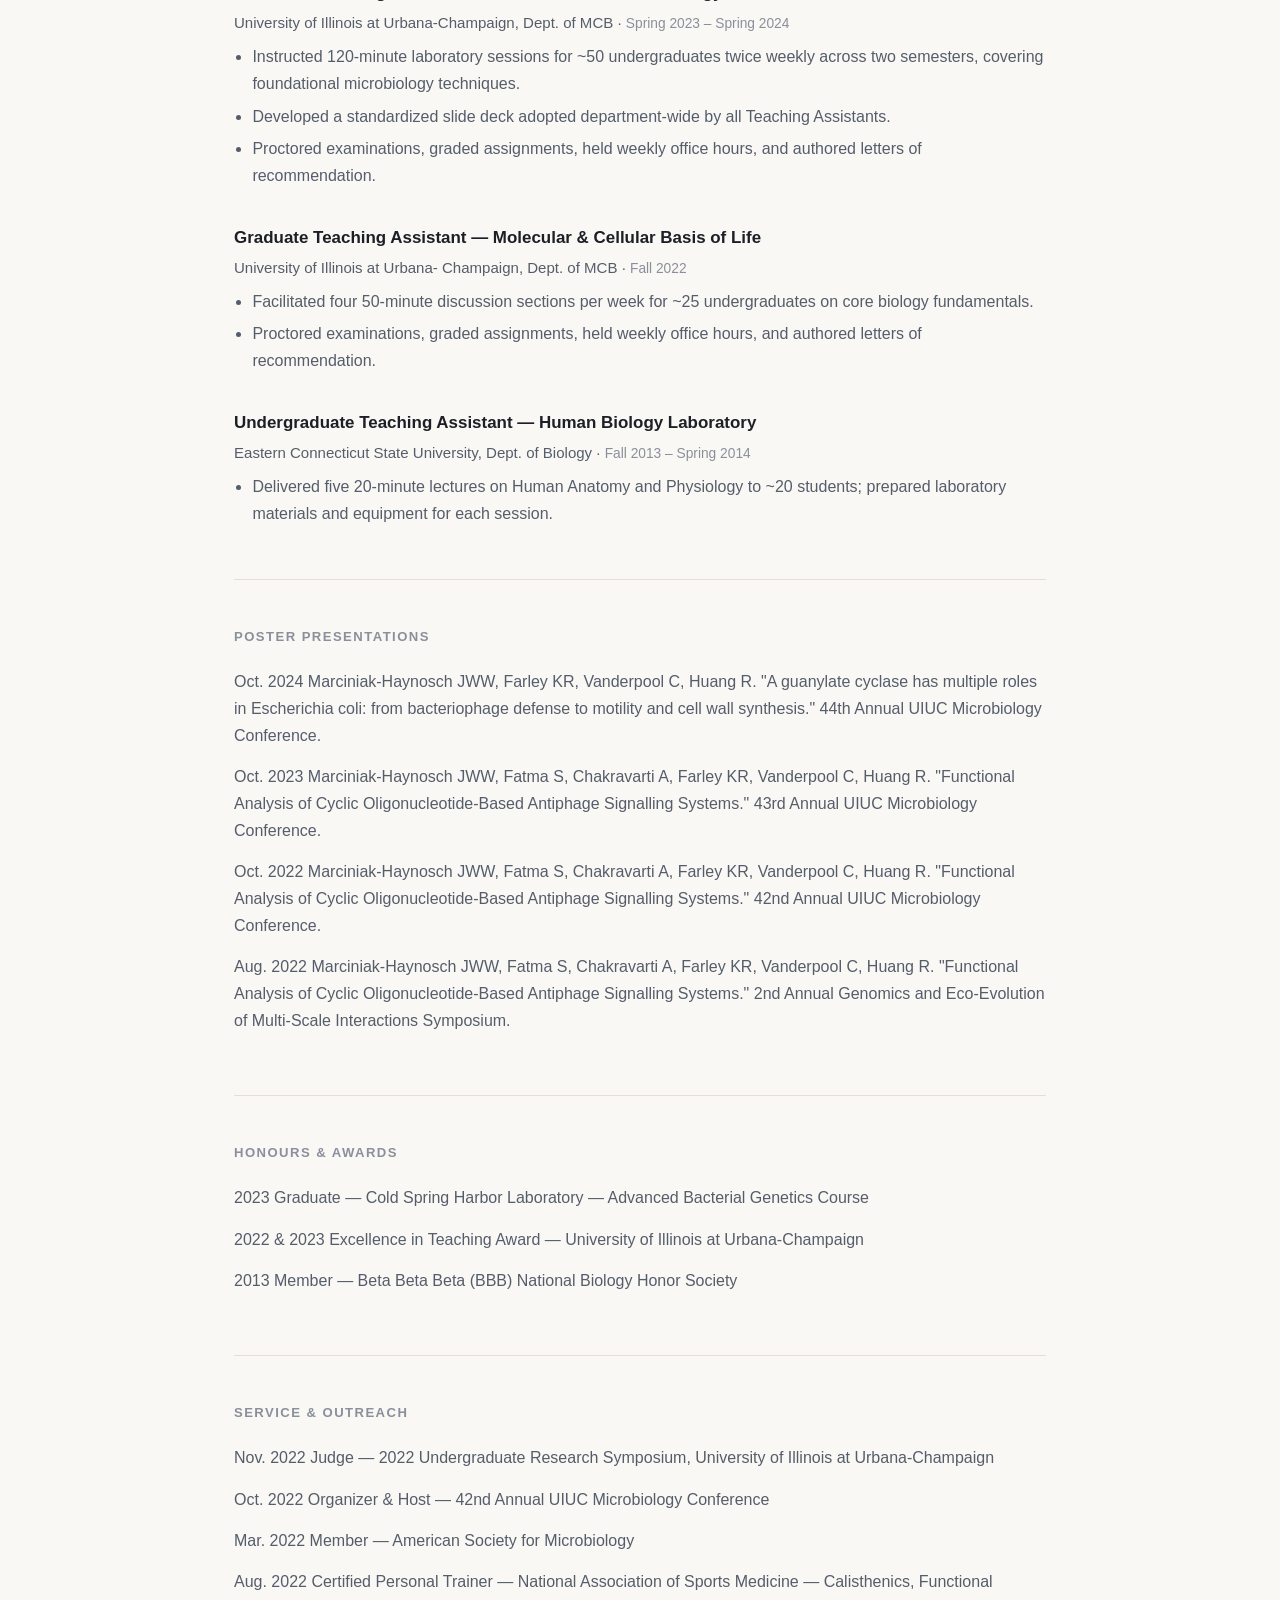
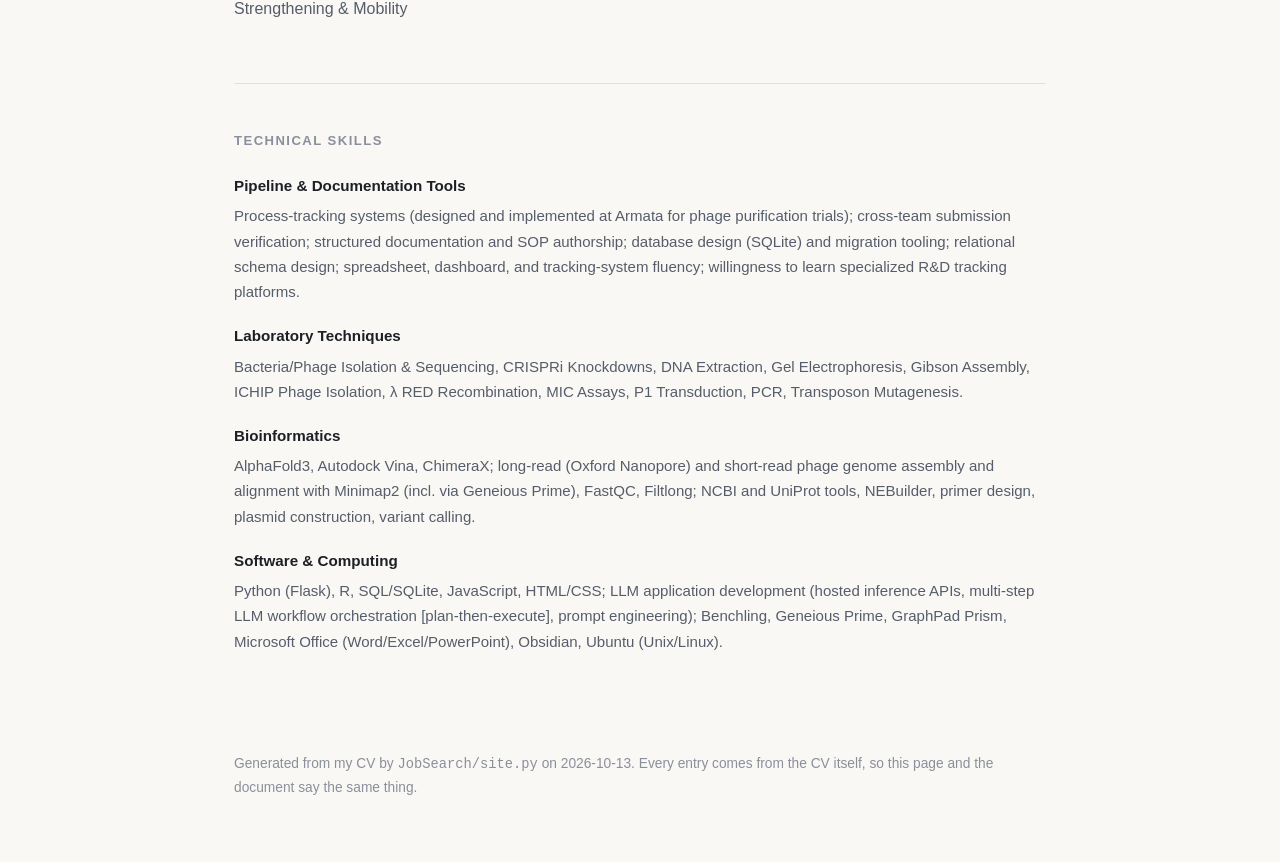
==== commit 9d4c3270: "Real typography, extracted figures with legends, and a portrait Wyatt, 2026-10-13: 'none of the supe" ====
--- a/cv.html
+++ b/cv.html
@@ -41,7 +41,7 @@
 
 <footer><div class="wrap">
   Generated from my CV by <code>JobSearch/site.py</code> on
-  2026-10-12. Every entry comes from the CV itself, so this
+  2026-10-13. Every entry comes from the CV itself, so this
   page and the document say the same thing.
 </div></footer>
 </body>
--- a/style.css
+++ b/style.css
@@ -1,24 +1,57 @@
 :root{
-  --ink:#16181d; --mute:#5c6370; --faint:#8a909b; --line:#e3e6ea;
-  --bg:#ffffff; --panel:#f7f8fa; --accent:#1b4f72; --accent-soft:#eef4f9;
+  /* THE PALETTE. 2026-10-12: "I want one that has an elegant backdrop,
+     simple but efficient." The old one was pure #ffffff on #1b4f72 -- clean
+     but clinical, which is what read as droll.
+     Warm paper rather than white, ink rather than black, and a deep teal
+     accent that keeps its contrast against both. Nothing decorative: the
+     elegance has to come from the paper and the type, because this page is
+     read by people who are skimming for facts. */
+  --ink:#1c1f26; --mute:#555d6b; --faint:#8a8f9c; --line:#e4e0d8;
+  --bg:#faf8f4; --panel:#f2efe8; --accent:#1f5f5b; --accent-soft:#e8f0ee;
+  --glow:rgba(31,95,91,.07);
 }
 @media (prefers-color-scheme: dark){
   :root{
-    --ink:#e6e8ec; --mute:#a3abb8; --faint:#7b8390; --line:#2a2f37;
-    --bg:#13151a; --panel:#1a1d23; --accent:#7fb3d5; --accent-soft:#1b2630;
+    /* Not an inversion. Warm near-black, a hint of blue in the paper, and
+       a lifted accent so the links stay legible at low brightness. */
+    --ink:#e8e6e1; --mute:#a8aeb8; --faint:#7d838f; --line:#2b2f36;
+    --bg:#15171b; --panel:#1c1f25; --accent:#6fb3ab; --accent-soft:#17262a;
+    --glow:rgba(111,179,171,.08);
   }
 }
 *{box-sizing:border-box}
 html{-webkit-text-size-adjust:100%}
 body{
-  margin:0; background:var(--bg); color:var(--ink);
-  font:16px/1.65 -apple-system,BlinkMacSystemFont,"Segoe UI",Roboto,
+  margin:0; color:var(--ink);
+  /* The backdrop: two very soft radial washes over the paper colour. Fixed,
+     so it does not swim as the page scrolls, and low-contrast enough that it
+     never competes with the text. */
+  background:
+    radial-gradient(1100px 620px at 12% -8%, var(--glow), transparent 60%),
+    radial-gradient(900px 540px at 92% 2%, var(--glow), transparent 62%),
+    var(--bg);
+  background-attachment:fixed;
+  font:16px/1.68 -apple-system,BlinkMacSystemFont,"Segoe UI",Roboto,
        "Helvetica Neue",Arial,sans-serif;
 }
 .wrap{max-width:860px;margin:0 auto;padding:0 24px}
 a{color:var(--accent);text-decoration:none;border-bottom:1px solid transparent}
 a:hover{border-bottom-color:currentColor}
-header{padding:72px 0 40px;border-bottom:1px solid var(--line)}
+header{padding:68px 0 40px;border-bottom:1px solid var(--line)}
+/* THE HERO. Portrait left, text right, and it stacks to centred on a phone
+   where a 240px circle beside text would leave neither any room. */
+.hero{display:flex;gap:34px;align-items:center}
+.hero-text{min-width:0}
+.portrait{
+  flex:0 0 auto;width:150px;height:150px;border-radius:50%;object-fit:cover;
+  border:1px solid var(--line);
+  box-shadow:0 1px 2px rgba(0,0,0,.05), 0 10px 26px rgba(0,0,0,.08);
+}
+@media (max-width:620px){
+  .hero{flex-direction:column;text-align:center;gap:20px}
+  .hero .links{justify-content:center}
+  .portrait{width:118px;height:118px}
+}
 h1{font-size:2.45rem;line-height:1.15;margin:0 0 .3em;letter-spacing:-.02em}
 .tagline{font-size:1.12rem;color:var(--mute);margin:0 0 1.5em;max-width:60ch}
 /* The city line. Kept separate from .tagline because it is a FACT about where
@@ -95,7 +128,8 @@
          border-bottom:2pt solid var(--accent)}
   header h1{font-size:19pt}
   a{text-decoration:none;color:#000!important}
-  .links,nav,.tag,.pill{display:none!important}
+  .links,nav,.tag,.pill,.portrait{display:none!important}
+  .hero{display:block}
   section{padding:8pt 0;border:0}
   h2{font-size:8.6pt;letter-spacing:.11em;margin-bottom:6pt}
   .entry,.poster,.news-item,article,li{break-inside:avoid;page-break-inside:avoid}
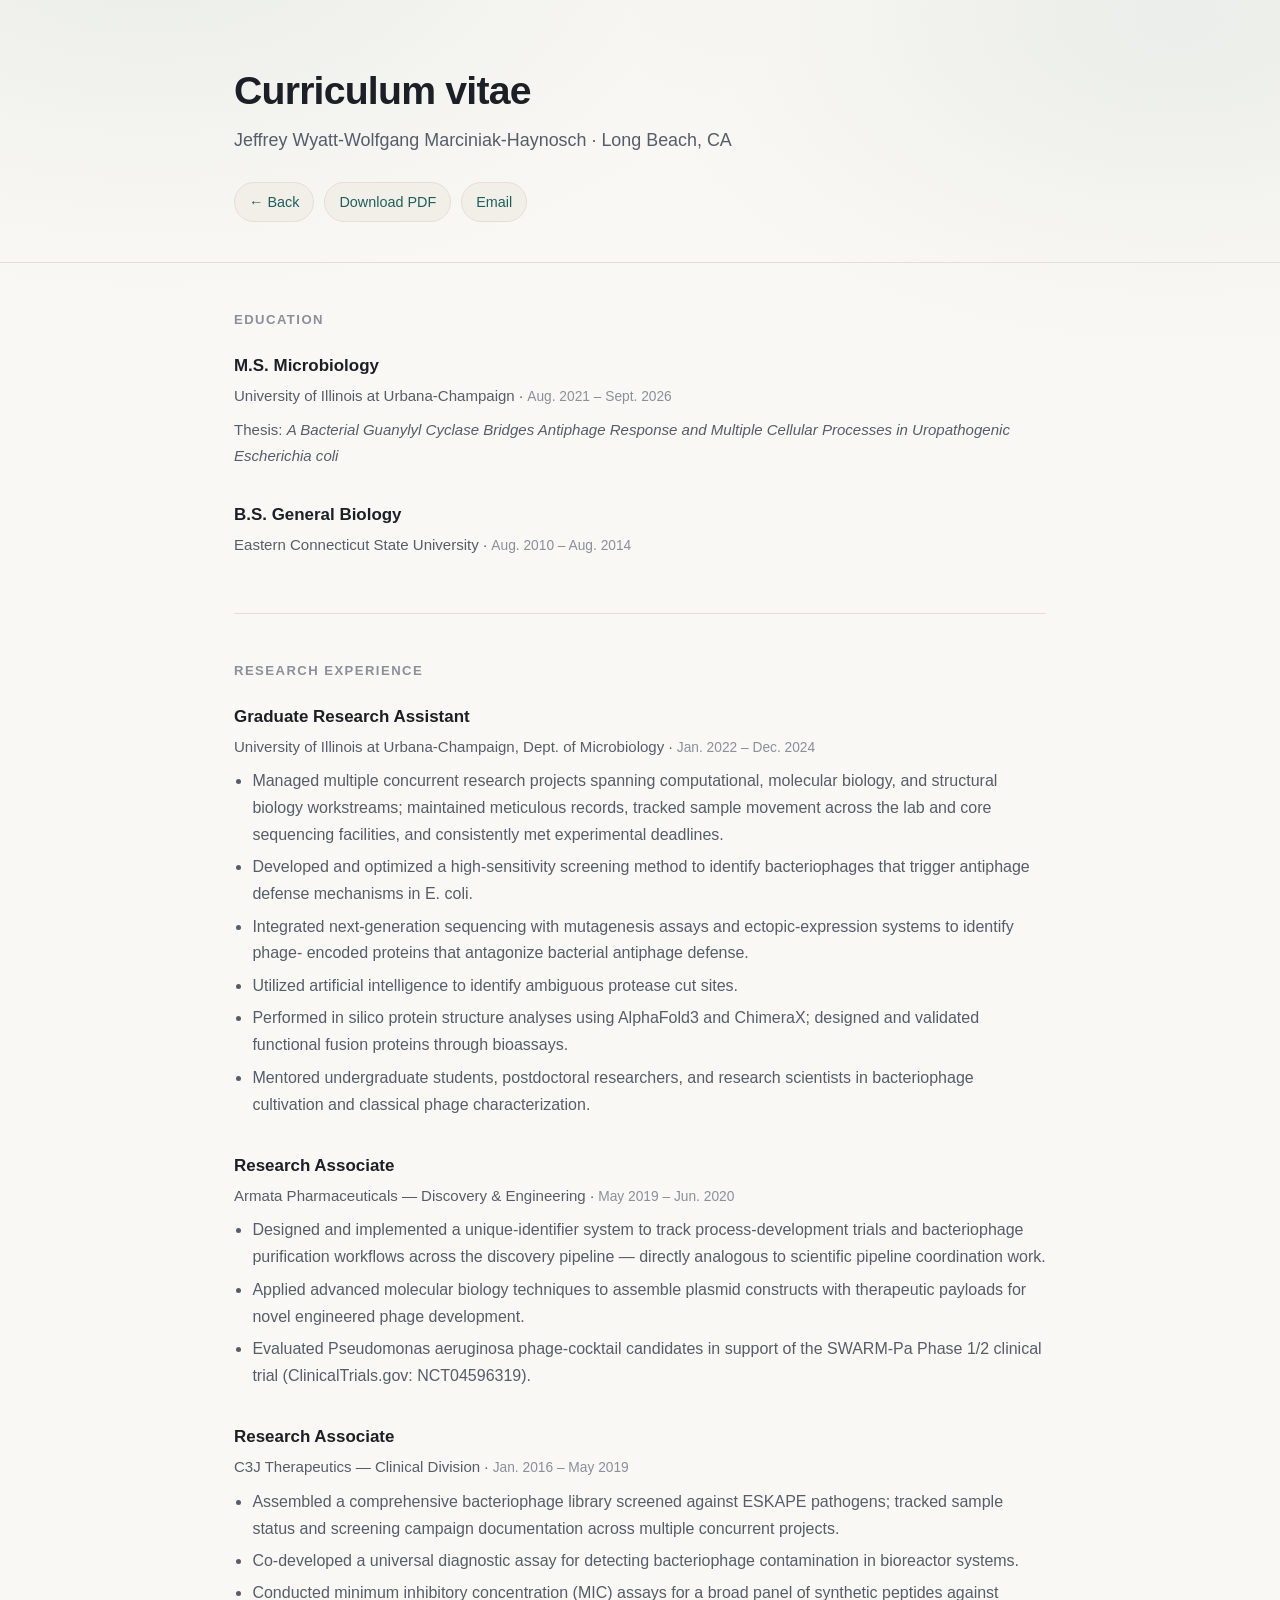
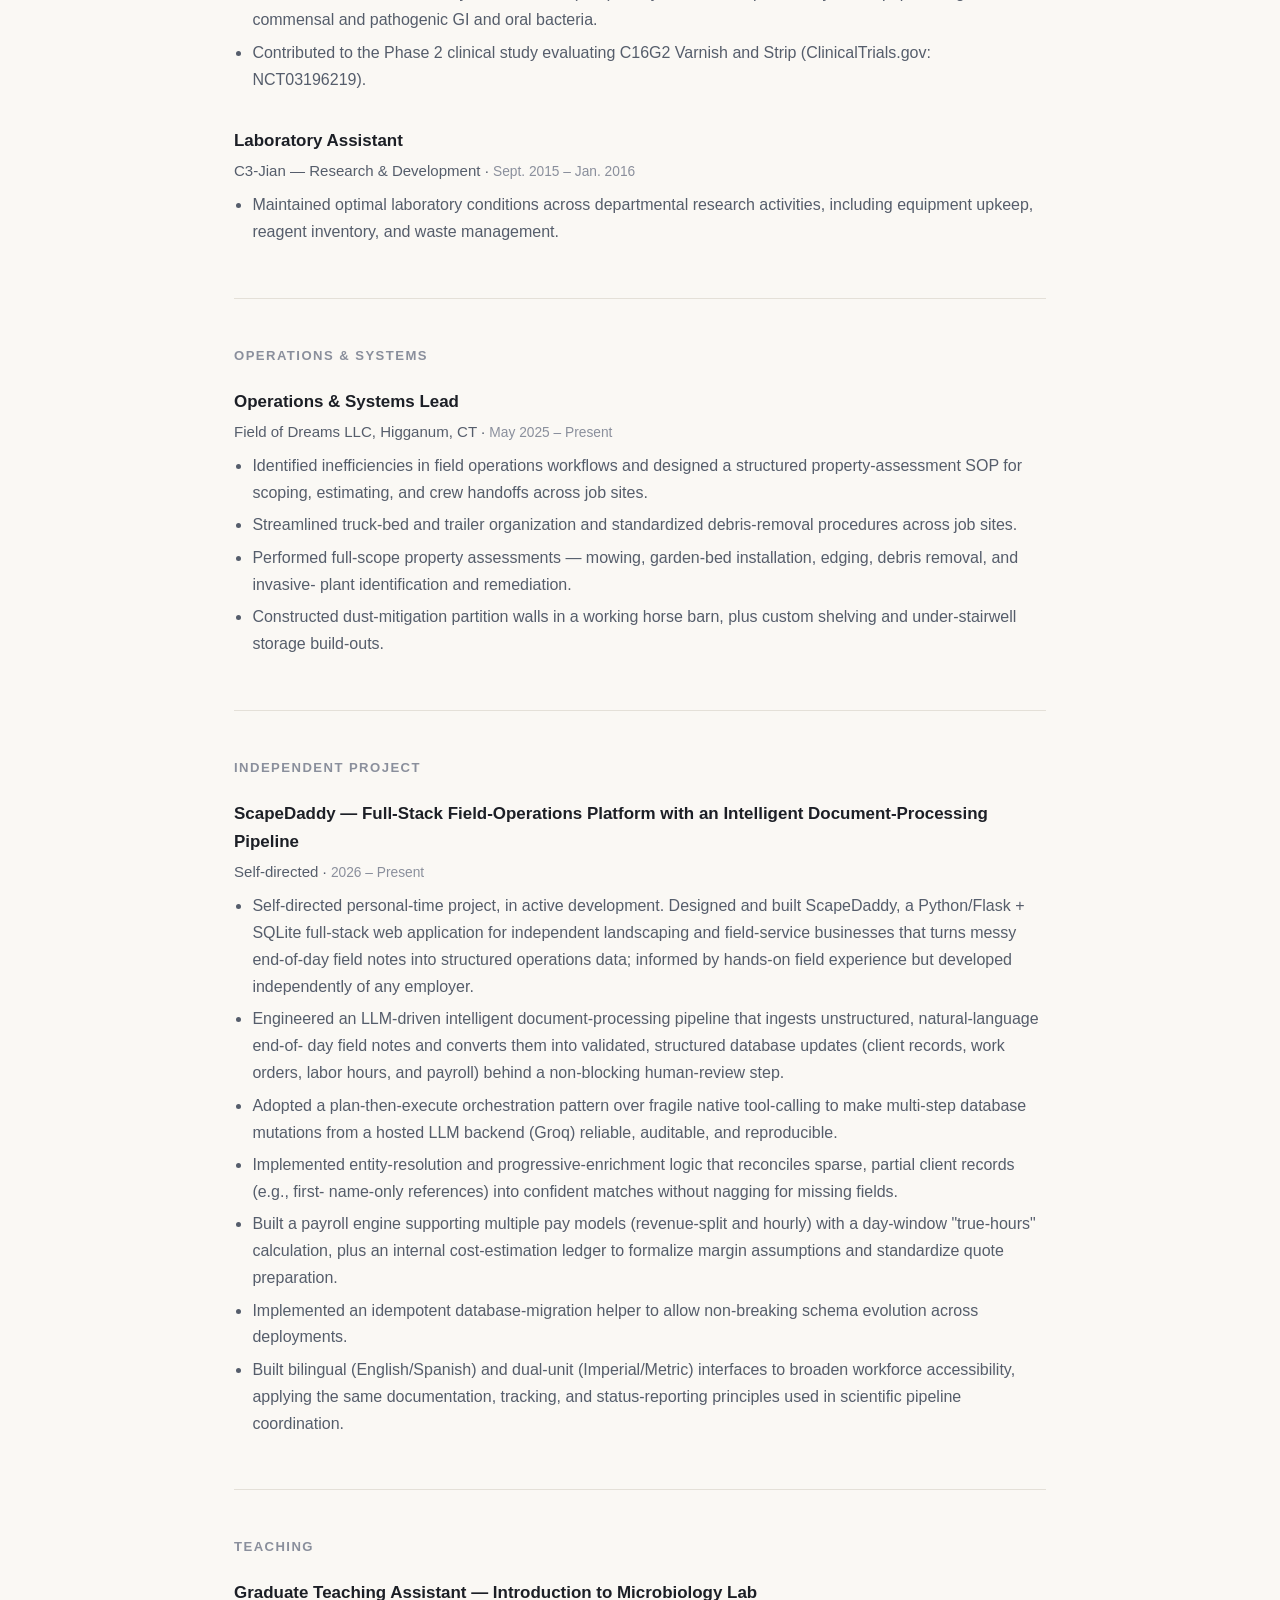
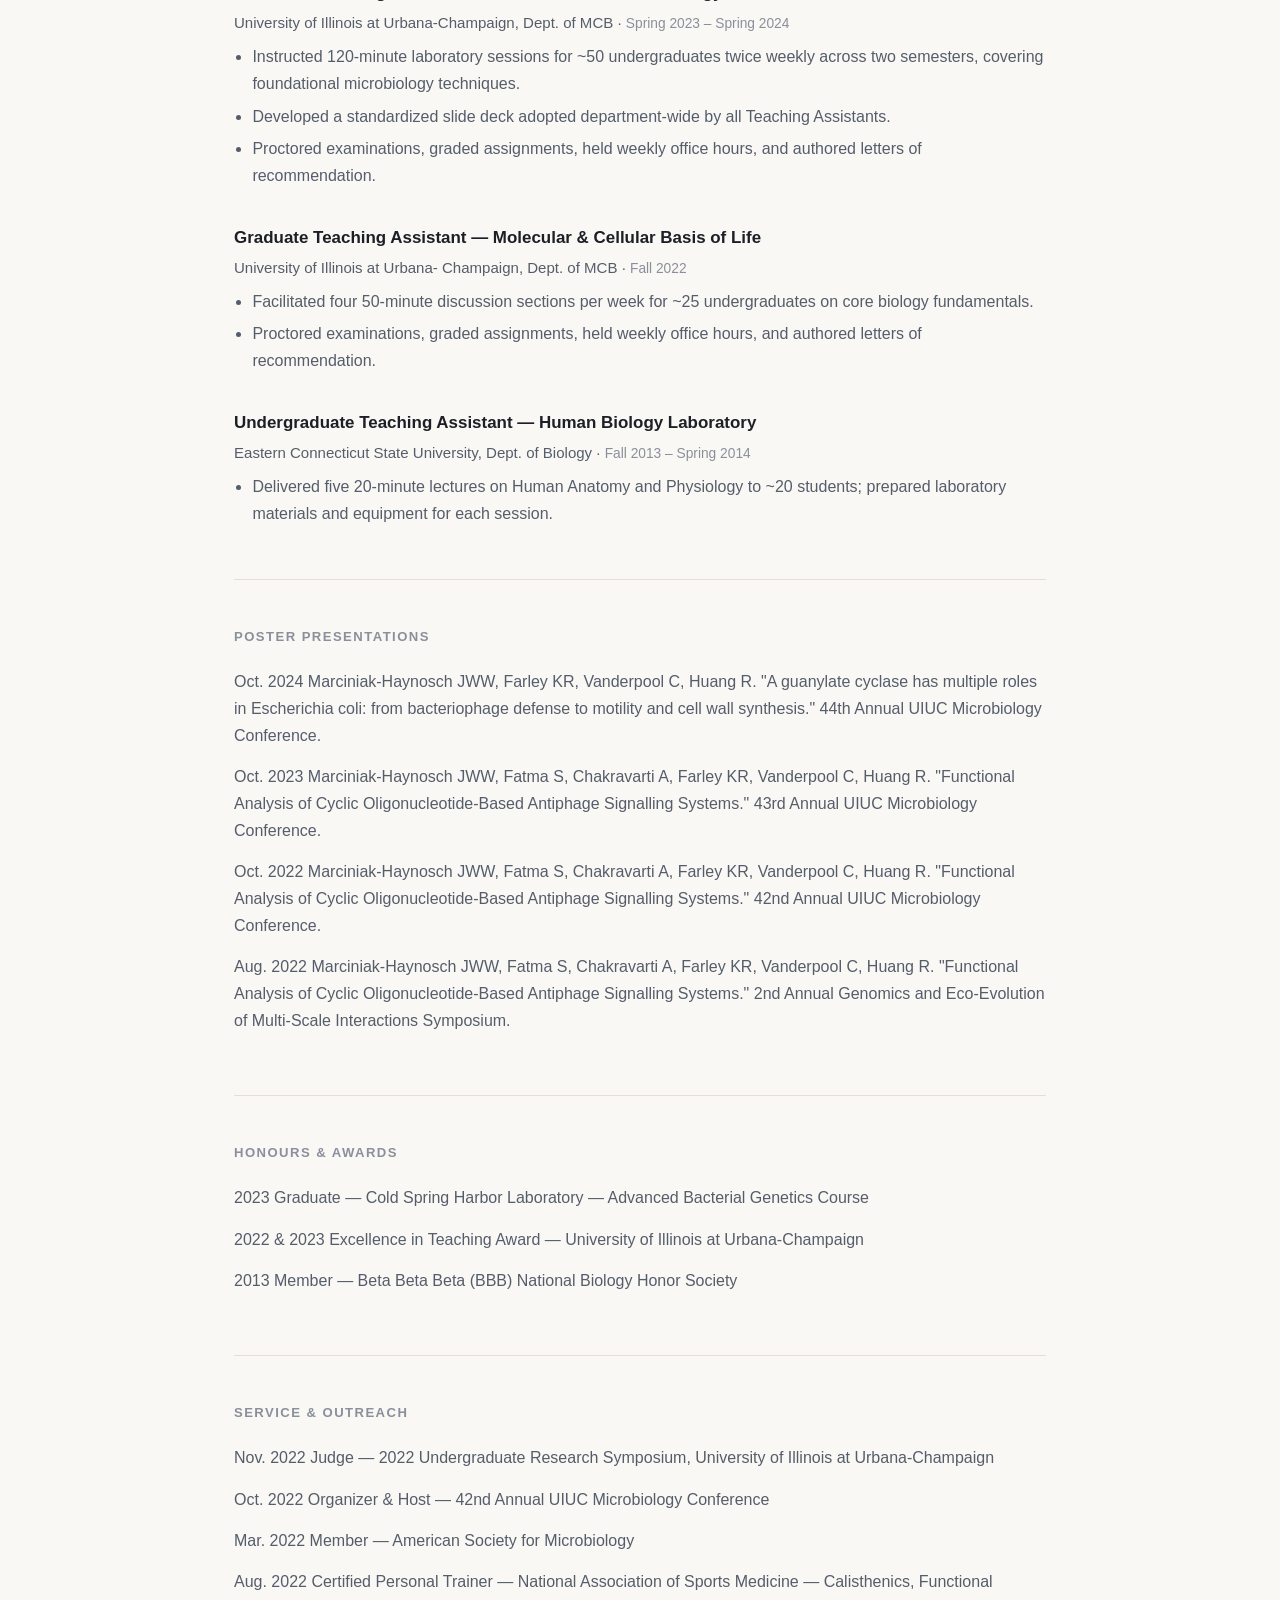
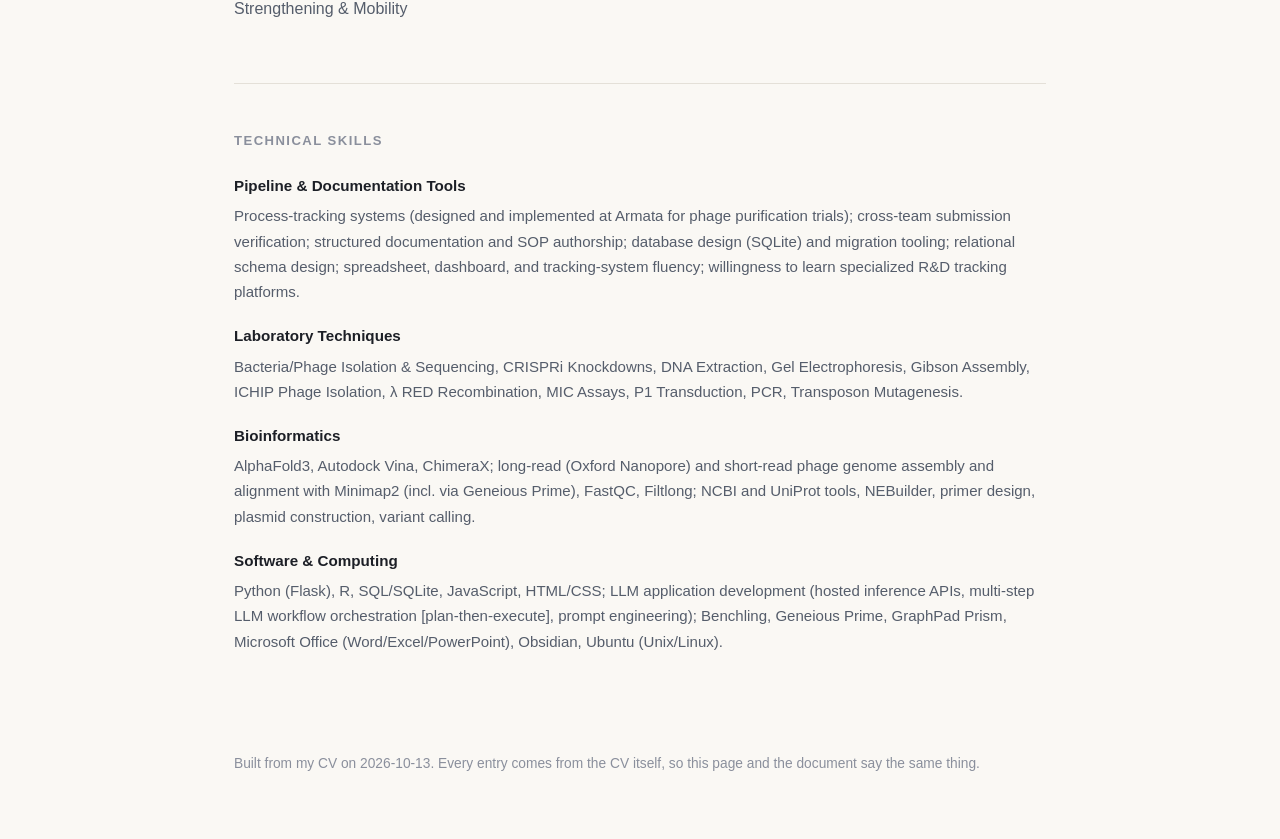
==== commit b7be4584: "Remove the harness checker from the public repo; footers in my own words" ====
--- a/cv.html
+++ b/cv.html
@@ -40,9 +40,8 @@
 </main>
 
 <footer><div class="wrap">
-  Generated from my CV by <code>JobSearch/site.py</code> on
-  2026-10-13. Every entry comes from the CV itself, so this
-  page and the document say the same thing.
+  Built from my CV on 2026-10-13. Every entry comes from the
+  CV itself, so this page and the document say the same thing.
 </div></footer>
 </body>
 </html>
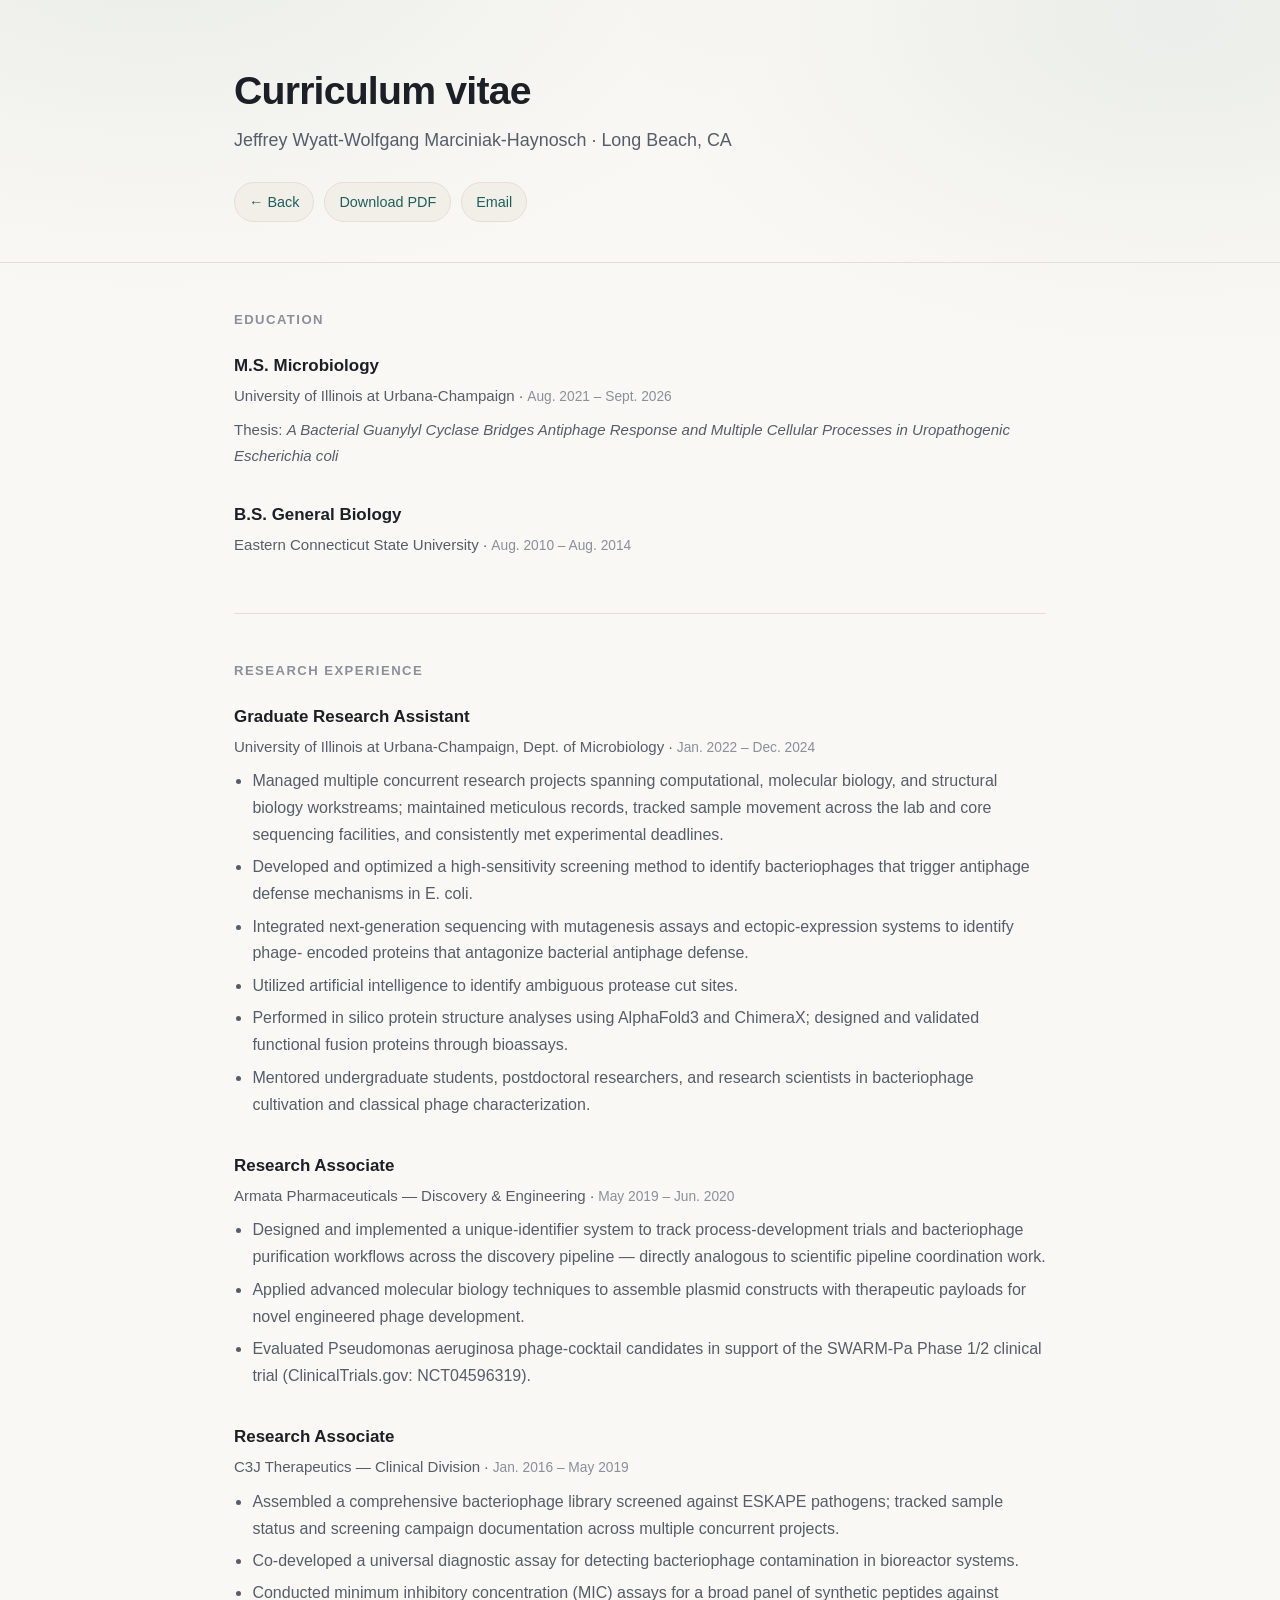
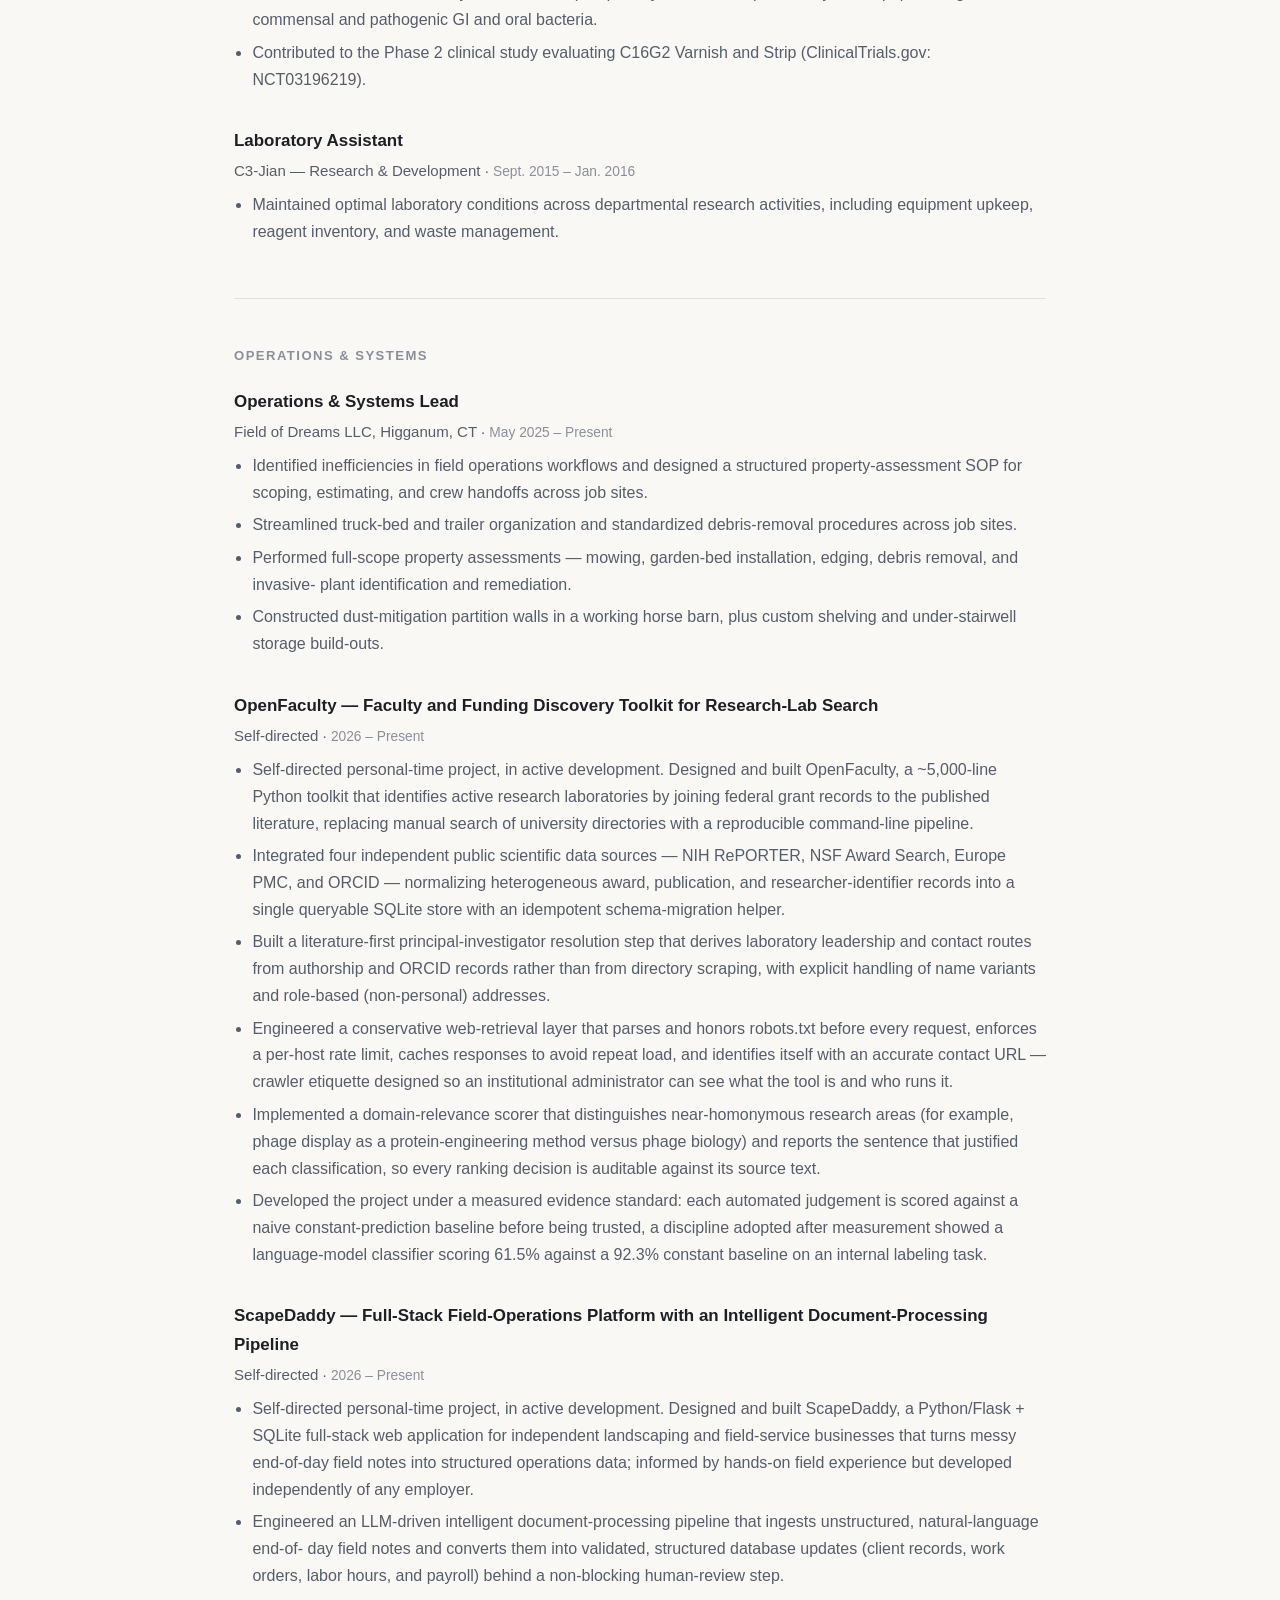
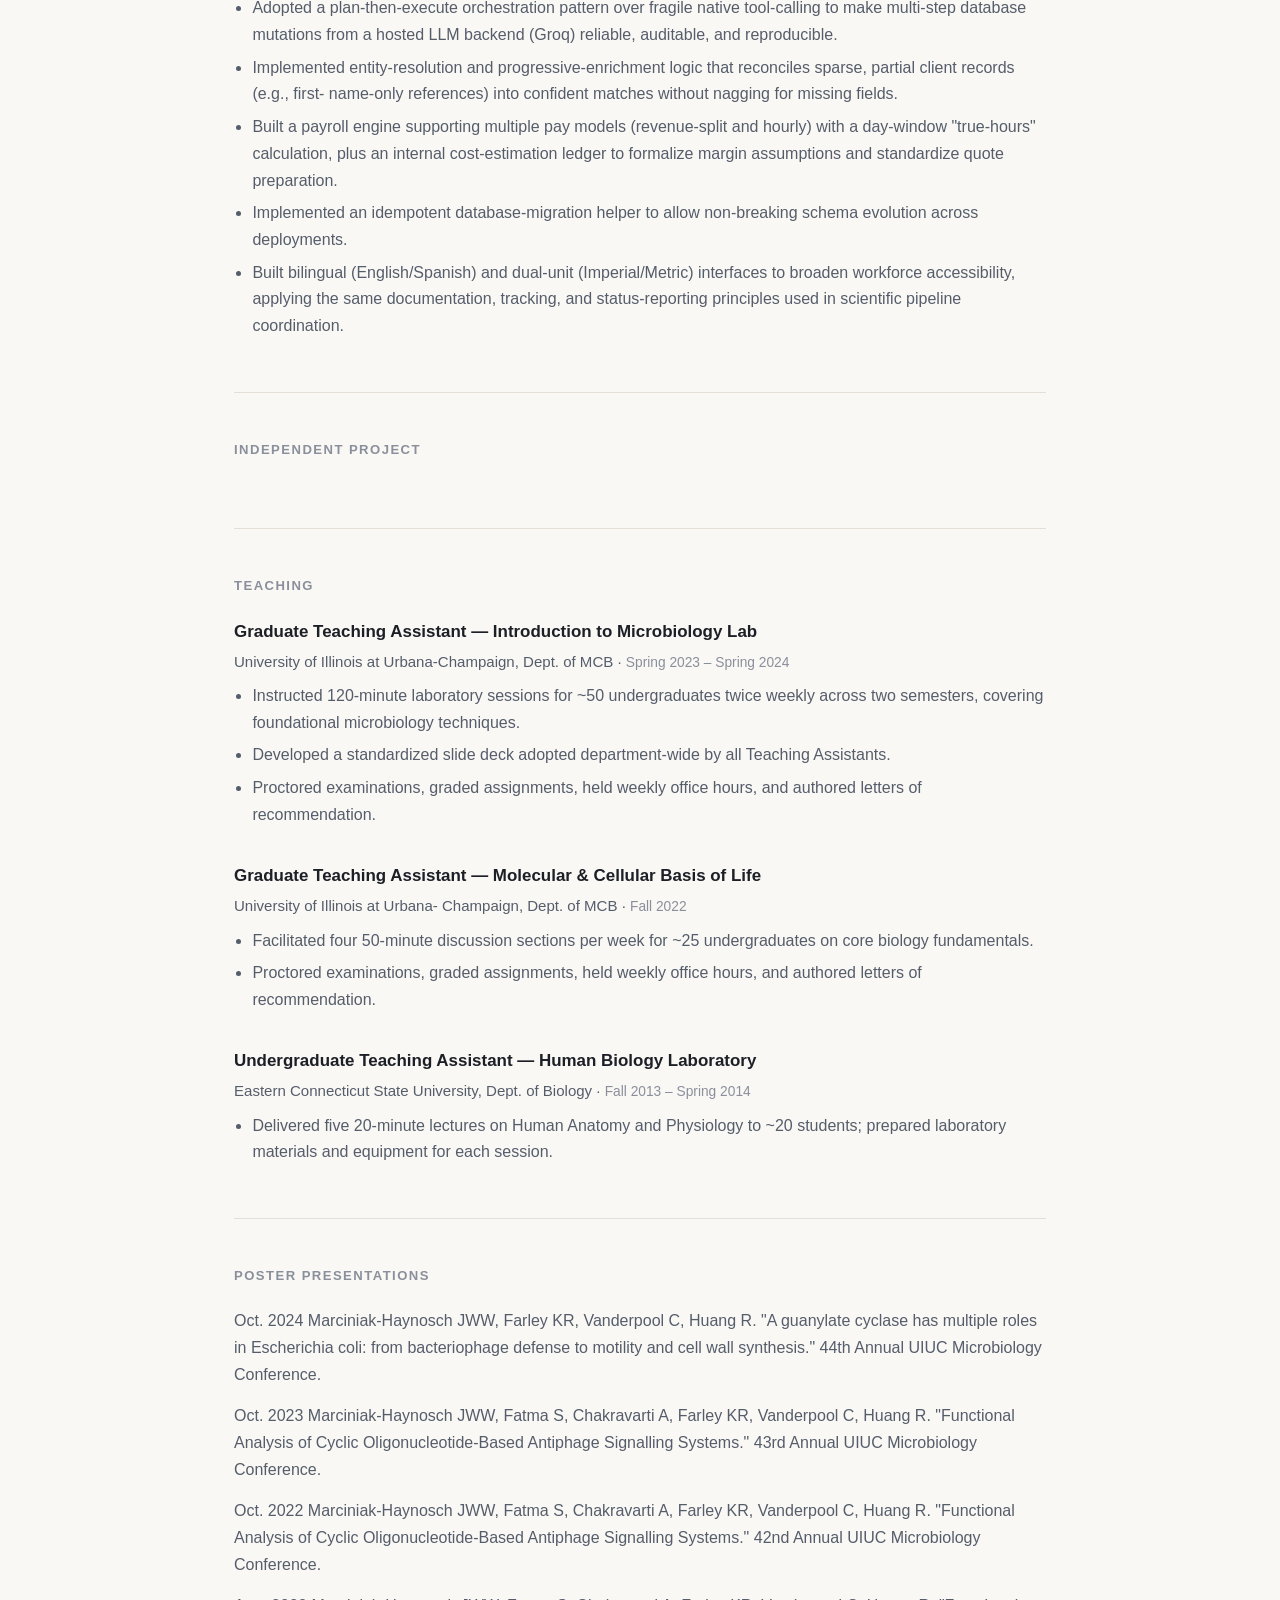
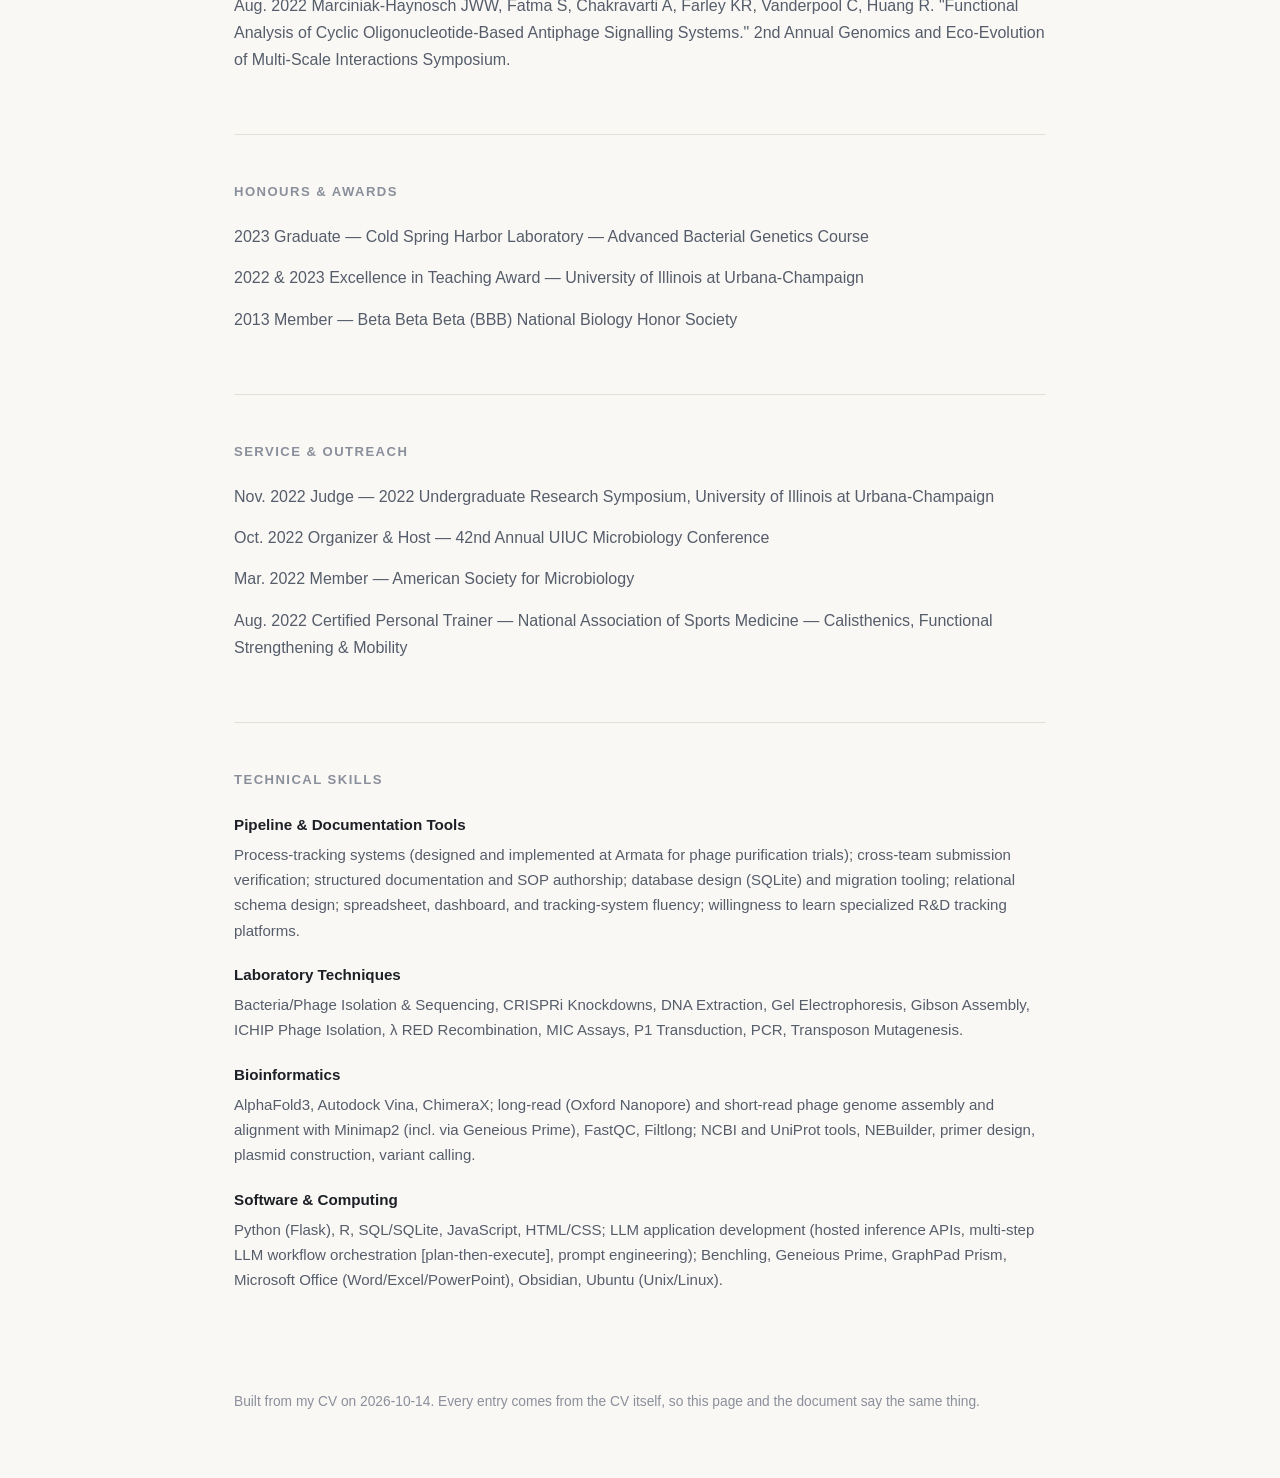
==== commit 6ee6853a: "Rebuild after the GitHub account rename to JWWHaymar The account moved SalParadiise -> JWWHaymar; th" ====
--- a/cv.html
+++ b/cv.html
@@ -26,9 +26,11 @@
 <div class="entry"><h3>Research Associate</h3><p class="meta">C3J Therapeutics — Clinical Division &middot; <span class=when>Jan. 2016 – May 2019</span></p><ul><li>Assembled a comprehensive bacteriophage library screened against ESKAPE pathogens; tracked sample status and screening campaign documentation across multiple concurrent projects.</li><li>Co-developed a universal diagnostic assay for detecting bacteriophage contamination in bioreactor systems.</li><li>Conducted minimum inhibitory concentration (MIC) assays for a broad panel of synthetic peptides against commensal and pathogenic GI and oral bacteria.</li><li>Contributed to the Phase 2 clinical study evaluating C16G2 Varnish and Strip (ClinicalTrials.gov: NCT03196219).</li></ul></div>
 <div class="entry"><h3>Laboratory Assistant</h3><p class="meta">C3-Jian — Research &amp; Development &middot; <span class=when>Sept. 2015 – Jan. 2016</span></p><ul><li>Maintained optimal laboratory conditions across departmental research activities, including equipment upkeep, reagent inventory, and waste management.</li></ul></div></section>
 <section><h2>Operations &amp; systems</h2>
-  <div class="entry"><h3>Operations &amp; Systems Lead</h3><p class="meta">Field of Dreams LLC, Higganum, CT &middot; <span class=when>May 2025 – Present</span></p><ul><li>Identified inefficiencies in field operations workflows and designed a structured property-assessment SOP for scoping, estimating, and crew handoffs across job sites.</li><li>Streamlined truck-bed and trailer organization and standardized debris-removal procedures across job sites.</li><li>Performed full-scope property assessments — mowing, garden-bed installation, edging, debris removal, and invasive- plant identification and remediation.</li><li>Constructed dust-mitigation partition walls in a working horse barn, plus custom shelving and under-stairwell storage build-outs.</li></ul></div></section>
+  <div class="entry"><h3>Operations &amp; Systems Lead</h3><p class="meta">Field of Dreams LLC, Higganum, CT &middot; <span class=when>May 2025 – Present</span></p><ul><li>Identified inefficiencies in field operations workflows and designed a structured property-assessment SOP for scoping, estimating, and crew handoffs across job sites.</li><li>Streamlined truck-bed and trailer organization and standardized debris-removal procedures across job sites.</li><li>Performed full-scope property assessments — mowing, garden-bed installation, edging, debris removal, and invasive- plant identification and remediation.</li><li>Constructed dust-mitigation partition walls in a working horse barn, plus custom shelving and under-stairwell storage build-outs.</li></ul></div>
+<div class="entry"><h3>OpenFaculty — Faculty and Funding Discovery Toolkit for Research-Lab Search</h3><p class="meta">Self-directed &middot; <span class=when>2026 – Present</span></p><ul><li>Self-directed personal-time project, in active development. Designed and built OpenFaculty, a ~5,000-line Python toolkit that identifies active research laboratories by joining federal grant records to the published literature, replacing manual search of university directories with a reproducible command-line pipeline.</li><li>Integrated four independent public scientific data sources — NIH RePORTER, NSF Award Search, Europe PMC, and ORCID — normalizing heterogeneous award, publication, and researcher-identifier records into a single queryable SQLite store with an idempotent schema-migration helper.</li><li>Built a literature-first principal-investigator resolution step that derives laboratory leadership and contact routes from authorship and ORCID records rather than from directory scraping, with explicit handling of name variants and role-based (non-personal) addresses.</li><li>Engineered a conservative web-retrieval layer that parses and honors robots.txt before every request, enforces a per-host rate limit, caches responses to avoid repeat load, and identifies itself with an accurate contact URL — crawler etiquette designed so an institutional administrator can see what the tool is and who runs it.</li><li>Implemented a domain-relevance scorer that distinguishes near-homonymous research areas (for example, phage display as a protein-engineering method versus phage biology) and reports the sentence that justified each classification, so every ranking decision is auditable against its source text.</li><li>Developed the project under a measured evidence standard: each automated judgement is scored against a naive constant-prediction baseline before being trusted, a discipline adopted after measurement showed a language-model classifier scoring 61.5% against a 92.3% constant baseline on an internal labeling task.</li></ul></div>
+<div class="entry"><h3>ScapeDaddy — Full-Stack Field-Operations Platform with an Intelligent Document-Processing Pipeline</h3><p class="meta">Self-directed &middot; <span class=when>2026 – Present</span></p><ul><li>Self-directed personal-time project, in active development. Designed and built ScapeDaddy, a Python/Flask + SQLite full-stack web application for independent landscaping and field-service businesses that turns messy end-of-day field notes into structured operations data; informed by hands-on field experience but developed independently of any employer.</li><li>Engineered an LLM-driven intelligent document-processing pipeline that ingests unstructured, natural-language end-of- day field notes and converts them into validated, structured database updates (client records, work orders, labor hours, and payroll) behind a non-blocking human-review step.</li><li>Adopted a plan-then-execute orchestration pattern over fragile native tool-calling to make multi-step database mutations from a hosted LLM backend (Groq) reliable, auditable, and reproducible.</li><li>Implemented entity-resolution and progressive-enrichment logic that reconciles sparse, partial client records (e.g., first- name-only references) into confident matches without nagging for missing fields.</li><li>Built a payroll engine supporting multiple pay models (revenue-split and hourly) with a day-window &quot;true-hours&quot; calculation, plus an internal cost-estimation ledger to formalize margin assumptions and standardize quote preparation.</li><li>Implemented an idempotent database-migration helper to allow non-breaking schema evolution across deployments.</li><li>Built bilingual (English/Spanish) and dual-unit (Imperial/Metric) interfaces to broaden workforce accessibility, applying the same documentation, tracking, and status-reporting principles used in scientific pipeline coordination.</li></ul></div></section>
 <section><h2>Independent project</h2>
-  <div class="entry"><h3>ScapeDaddy — Full-Stack Field-Operations Platform with an Intelligent Document-Processing Pipeline</h3><p class="meta">Self-directed &middot; <span class=when>2026 – Present</span></p><ul><li>Self-directed personal-time project, in active development. Designed and built ScapeDaddy, a Python/Flask + SQLite full-stack web application for independent landscaping and field-service businesses that turns messy end-of-day field notes into structured operations data; informed by hands-on field experience but developed independently of any employer.</li><li>Engineered an LLM-driven intelligent document-processing pipeline that ingests unstructured, natural-language end-of- day field notes and converts them into validated, structured database updates (client records, work orders, labor hours, and payroll) behind a non-blocking human-review step.</li><li>Adopted a plan-then-execute orchestration pattern over fragile native tool-calling to make multi-step database mutations from a hosted LLM backend (Groq) reliable, auditable, and reproducible.</li><li>Implemented entity-resolution and progressive-enrichment logic that reconciles sparse, partial client records (e.g., first- name-only references) into confident matches without nagging for missing fields.</li><li>Built a payroll engine supporting multiple pay models (revenue-split and hourly) with a day-window &quot;true-hours&quot; calculation, plus an internal cost-estimation ledger to formalize margin assumptions and standardize quote preparation.</li><li>Implemented an idempotent database-migration helper to allow non-breaking schema evolution across deployments.</li><li>Built bilingual (English/Spanish) and dual-unit (Imperial/Metric) interfaces to broaden workforce accessibility, applying the same documentation, tracking, and status-reporting principles used in scientific pipeline coordination.</li></ul></div></section>
+  </section>
 <section><h2>Teaching</h2>
   <div class="entry"><h3>Graduate Teaching Assistant — Introduction to Microbiology Lab</h3><p class="meta">University of Illinois at Urbana-Champaign, Dept. of MCB &middot; <span class=when>Spring 2023 – Spring 2024</span></p><ul><li>Instructed 120-minute laboratory sessions for ~50 undergraduates twice weekly across two semesters, covering foundational microbiology techniques.</li><li>Developed a standardized slide deck adopted department-wide by all Teaching Assistants.</li><li>Proctored examinations, graded assignments, held weekly office hours, and authored letters of recommendation.</li></ul></div>
 <div class="entry"><h3>Graduate Teaching Assistant — Molecular &amp; Cellular Basis of Life</h3><p class="meta">University of Illinois at Urbana- Champaign, Dept. of MCB &middot; <span class=when>Fall 2022</span></p><ul><li>Facilitated four 50-minute discussion sections per week for ~25 undergraduates on core biology fundamentals.</li><li>Proctored examinations, graded assignments, held weekly office hours, and authored letters of recommendation.</li></ul></div>
@@ -40,7 +42,7 @@
 </main>
 
 <footer><div class="wrap">
-  Built from my CV on 2026-10-13. Every entry comes from the
+  Built from my CV on 2026-10-14. Every entry comes from the
   CV itself, so this page and the document say the same thing.
 </div></footer>
 </body>
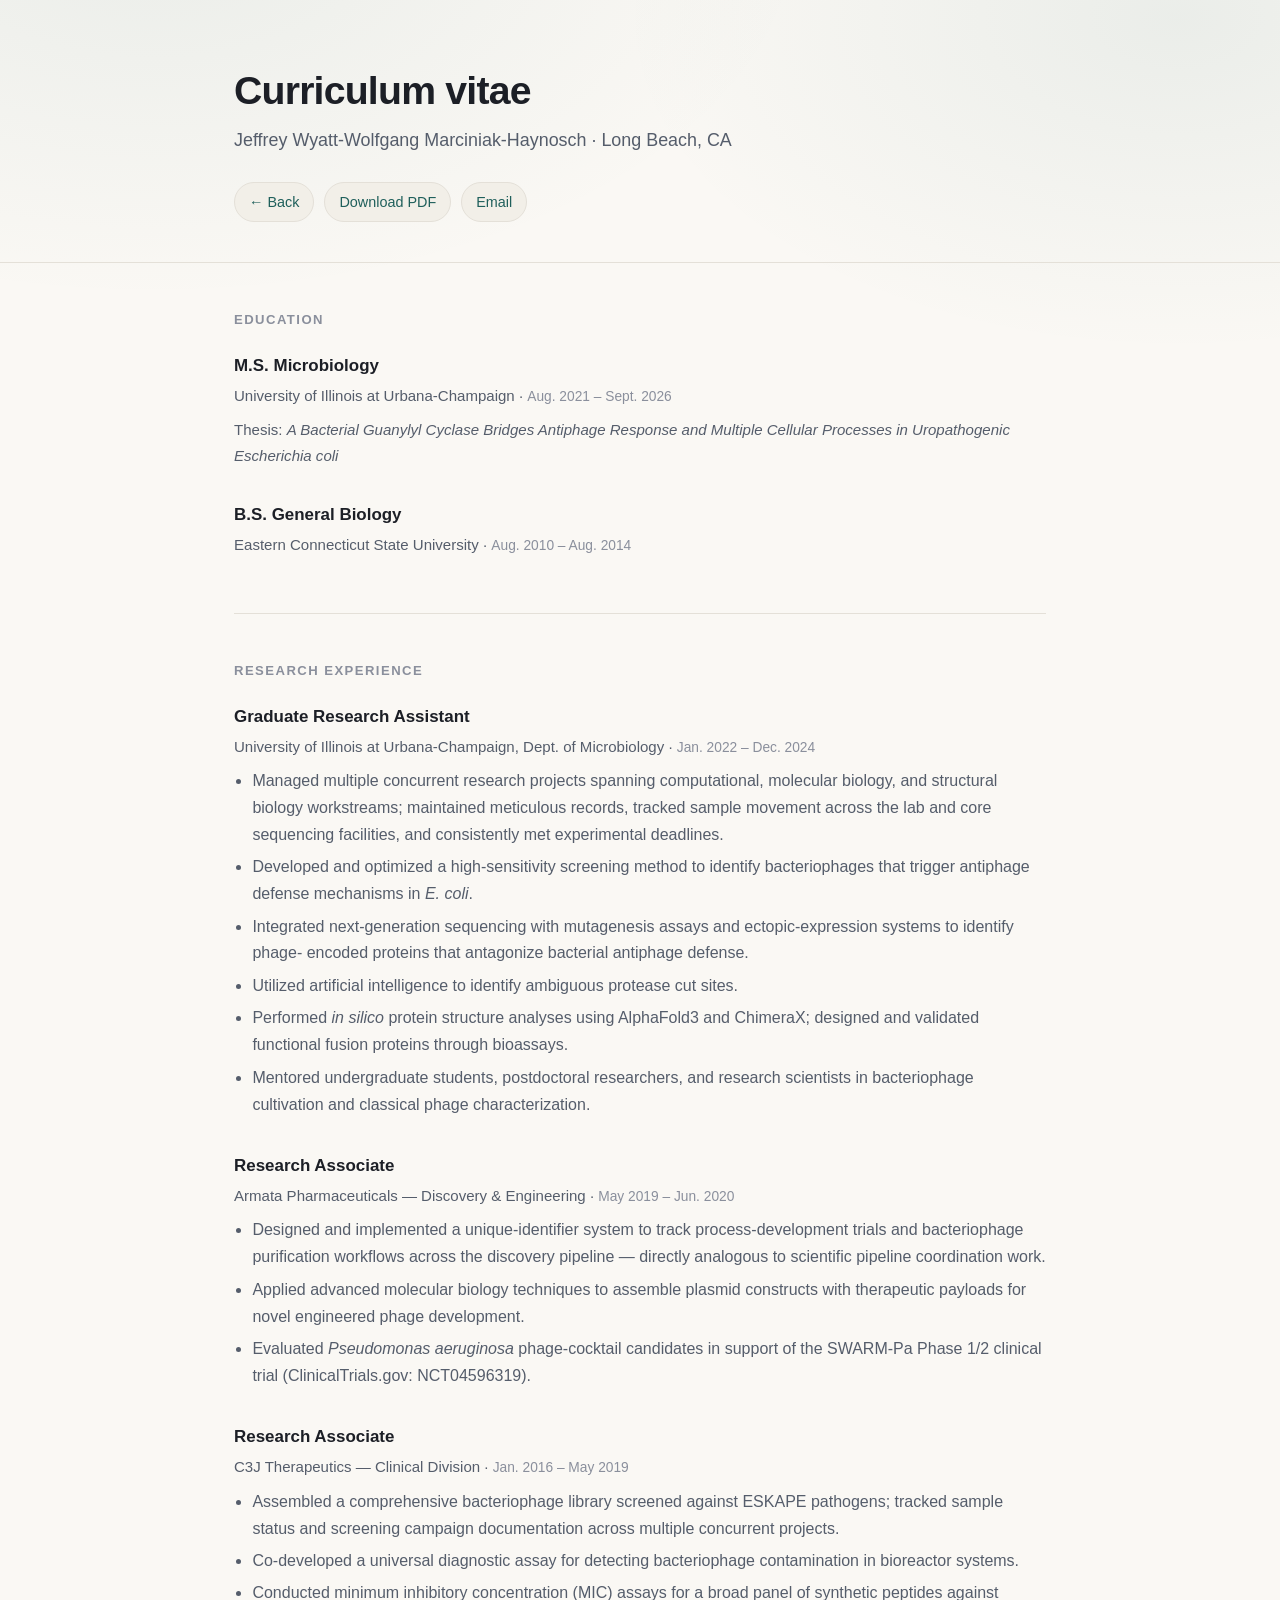
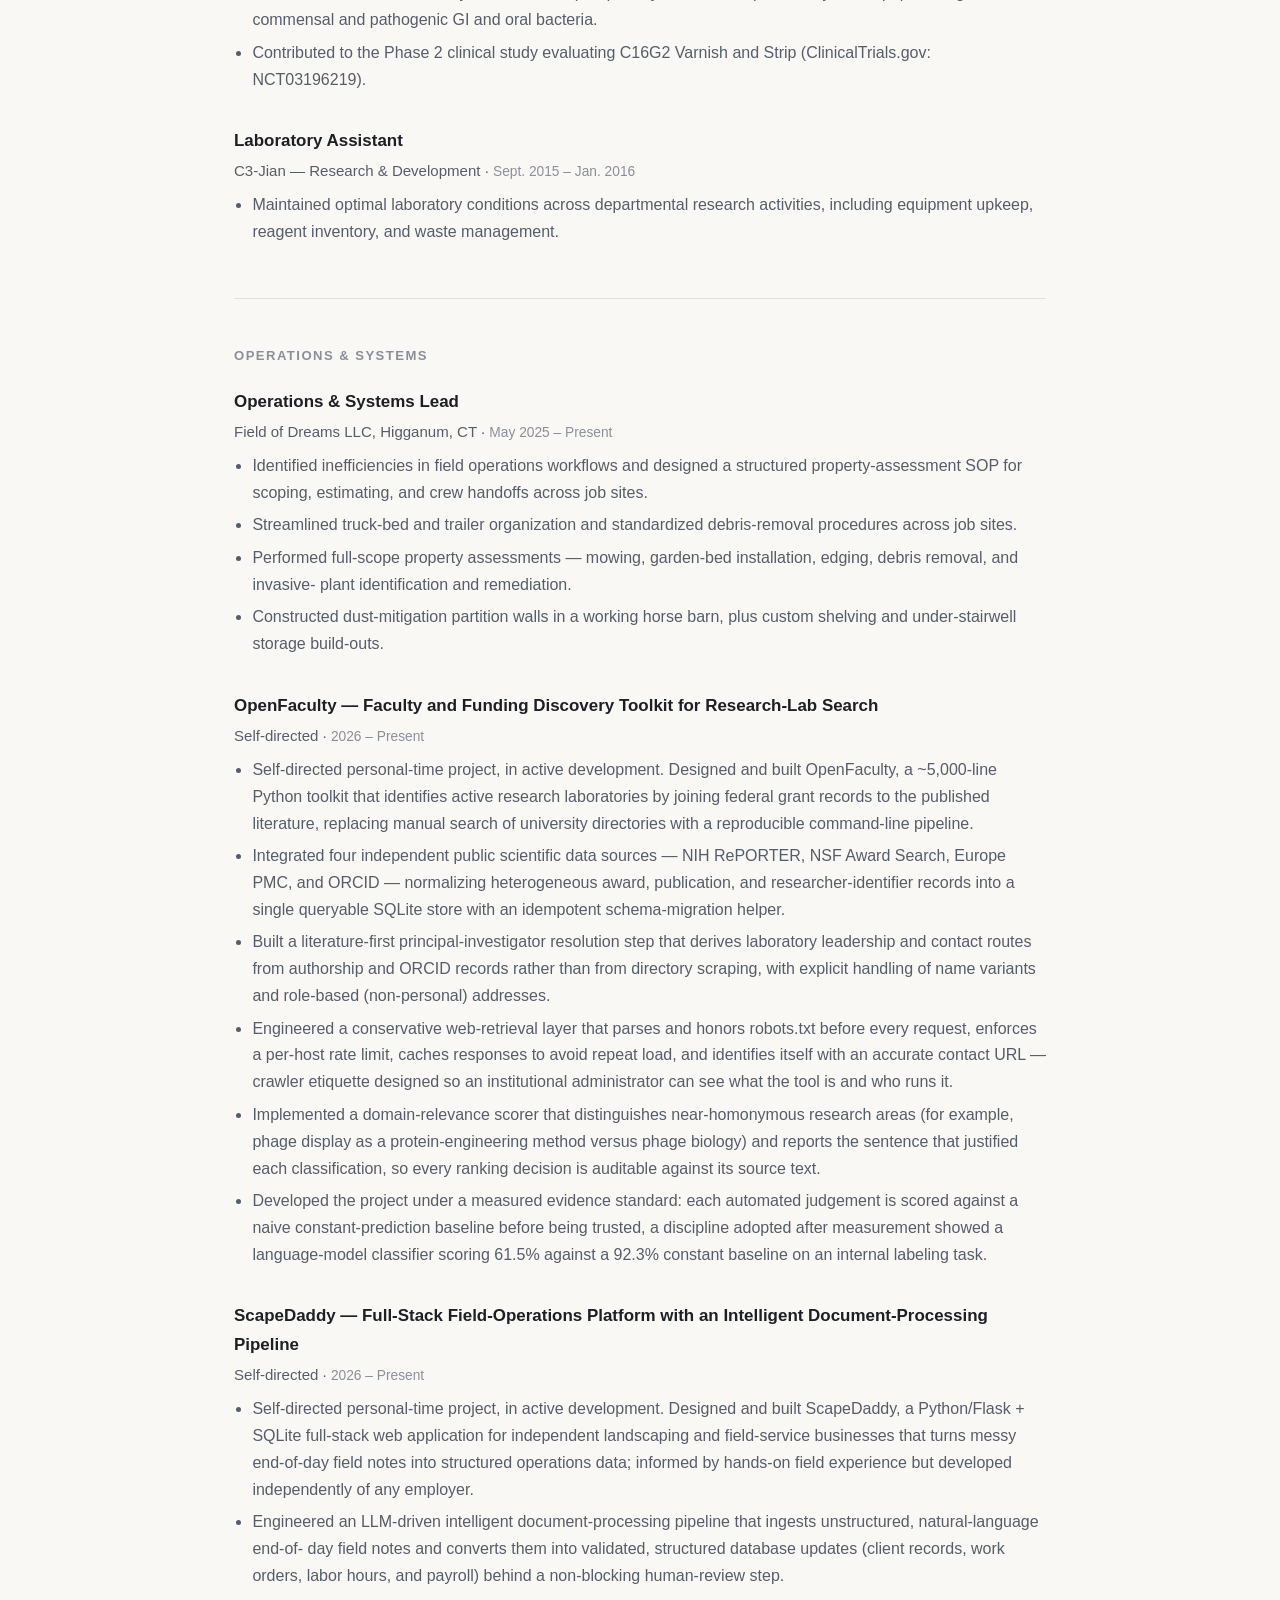
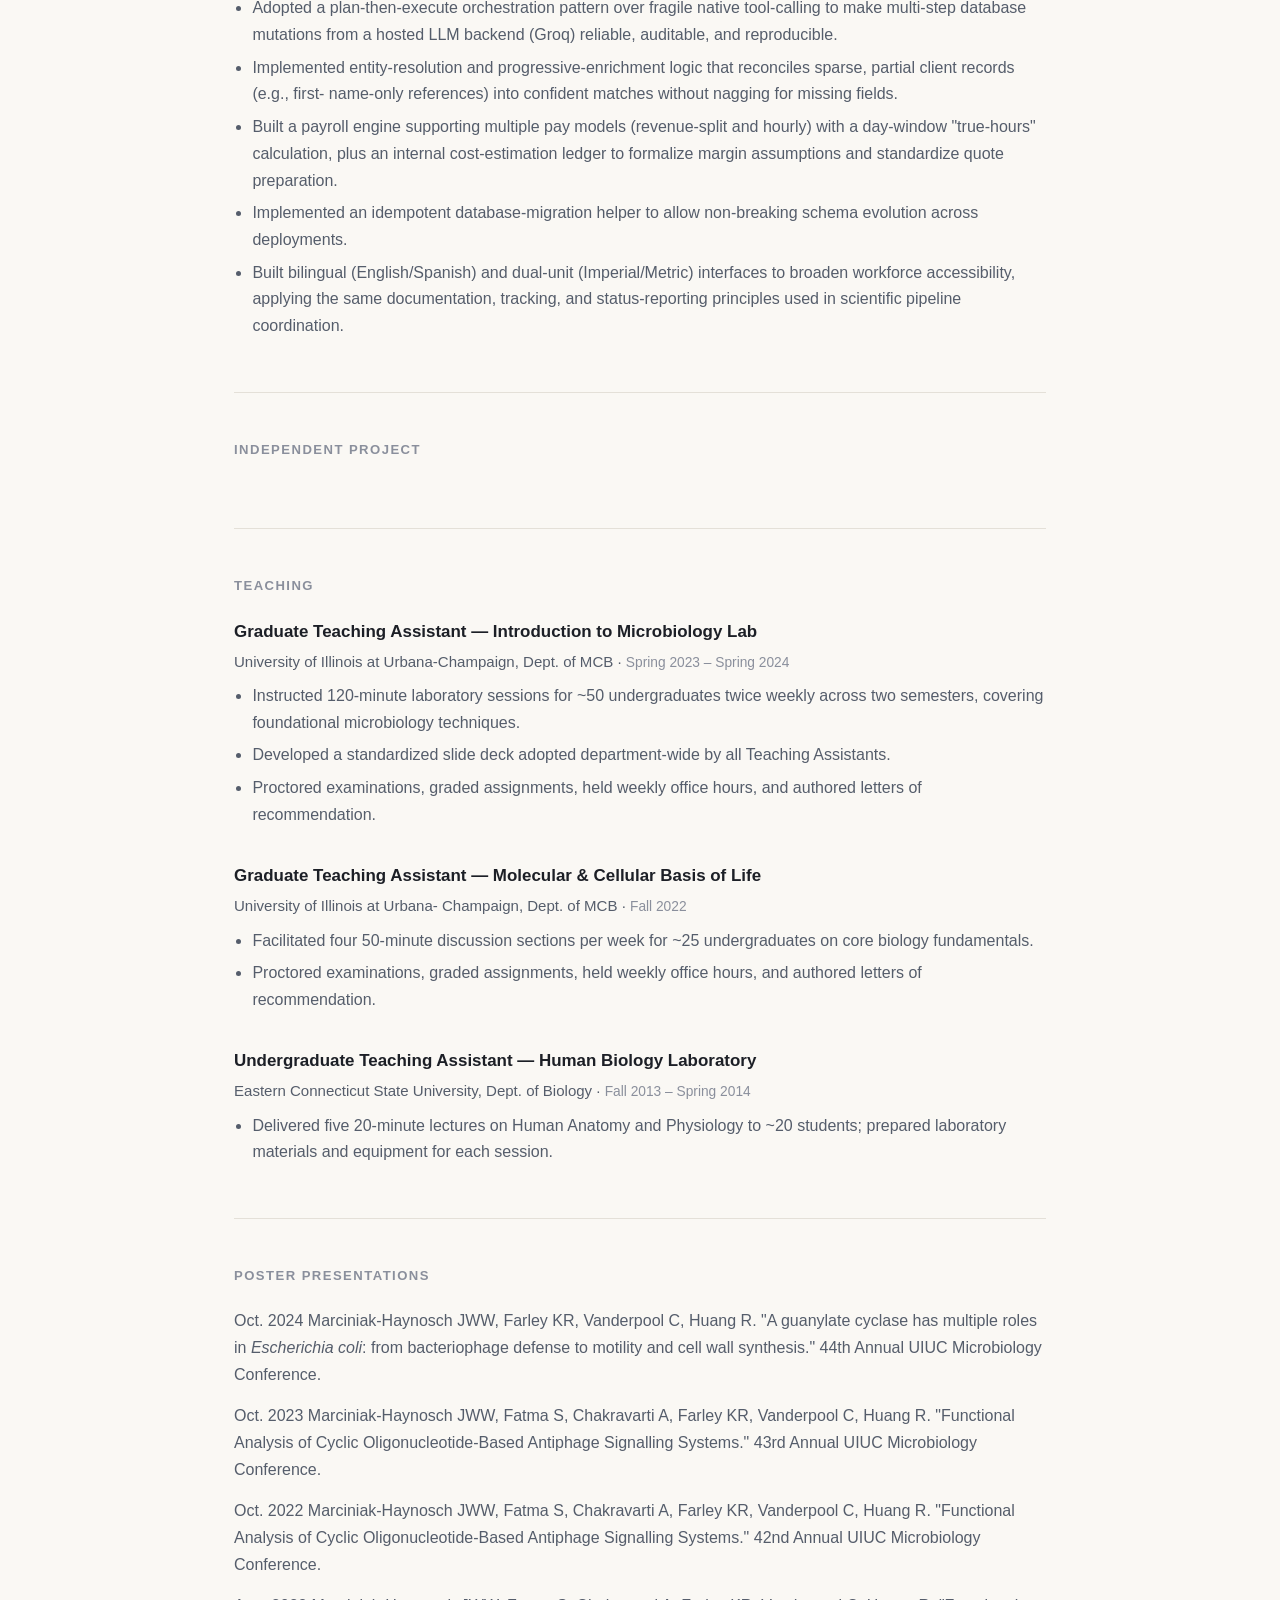
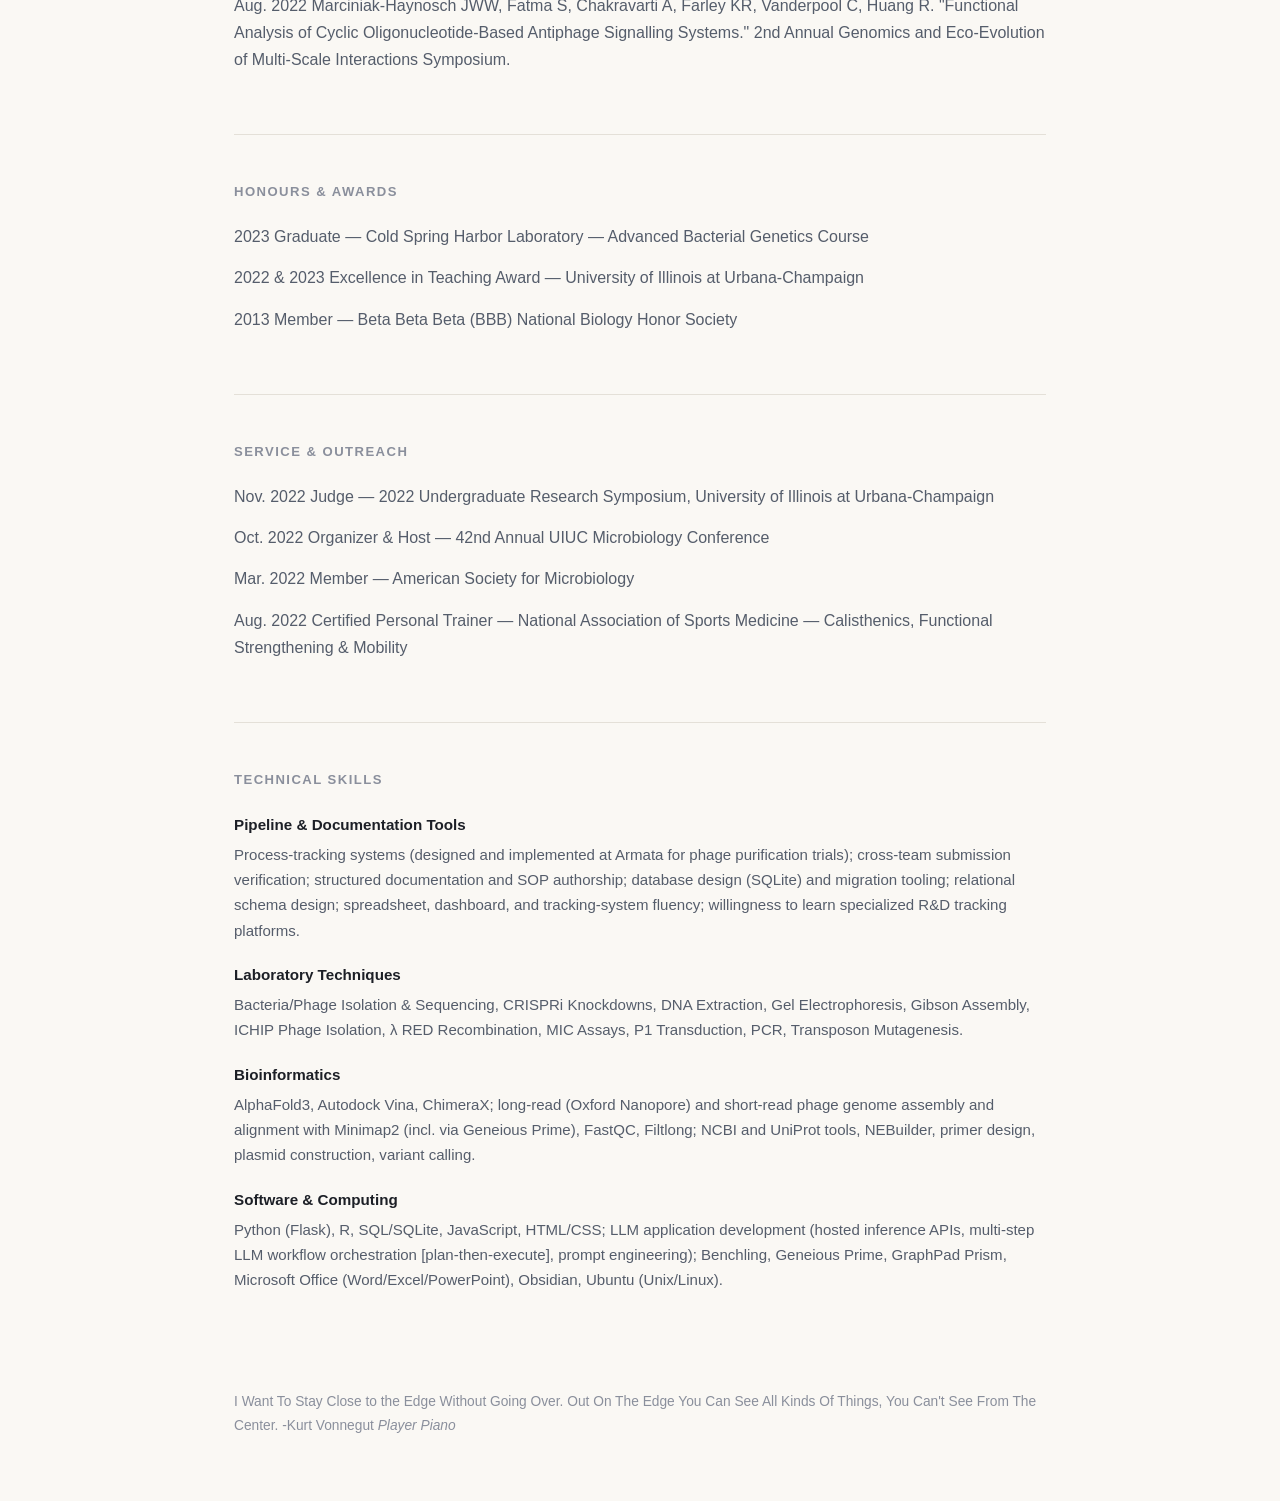
==== commit 08206a66: "index: his own wording, now generated from the file he edits Typos fixed (Micrbiologist, synethetic," ====
--- a/cv.html
+++ b/cv.html
@@ -21,8 +21,8 @@
 <main class="wrap">
 <section><h2>Education</h2><div class="entry"><h3>M.S. Microbiology</h3><p class="meta">University of Illinois at Urbana-Champaign &middot; <span class=when>Aug. 2021 – Sept. 2026</span></p><p class=meta>Thesis: <em>A Bacterial Guanylyl Cyclase Bridges Antiphage Response and Multiple Cellular Processes in Uropathogenic Escherichia coli</em></p></div><div class="entry"><h3>B.S. General Biology</h3><p class="meta">Eastern Connecticut State University &middot; <span class=when>Aug. 2010 – Aug. 2014</span></p></div></section>
 <section><h2>Research experience</h2>
-  <div class="entry"><h3>Graduate Research Assistant</h3><p class="meta">University of Illinois at Urbana-Champaign, Dept. of Microbiology &middot; <span class=when>Jan. 2022 – Dec. 2024</span></p><ul><li>Managed multiple concurrent research projects spanning computational, molecular biology, and structural biology workstreams; maintained meticulous records, tracked sample movement across the lab and core sequencing facilities, and consistently met experimental deadlines.</li><li>Developed and optimized a high-sensitivity screening method to identify bacteriophages that trigger antiphage defense mechanisms in E. coli.</li><li>Integrated next-generation sequencing with mutagenesis assays and ectopic-expression systems to identify phage- encoded proteins that antagonize bacterial antiphage defense.</li><li>Utilized artificial intelligence to identify ambiguous protease cut sites.</li><li>Performed in silico protein structure analyses using AlphaFold3 and ChimeraX; designed and validated functional fusion proteins through bioassays.</li><li>Mentored undergraduate students, postdoctoral researchers, and research scientists in bacteriophage cultivation and classical phage characterization.</li></ul></div>
-<div class="entry"><h3>Research Associate</h3><p class="meta">Armata Pharmaceuticals — Discovery &amp; Engineering &middot; <span class=when>May 2019 – Jun. 2020</span></p><ul><li>Designed and implemented a unique-identifier system to track process-development trials and bacteriophage purification workflows across the discovery pipeline — directly analogous to scientific pipeline coordination work.</li><li>Applied advanced molecular biology techniques to assemble plasmid constructs with therapeutic payloads for novel engineered phage development.</li><li>Evaluated Pseudomonas aeruginosa phage-cocktail candidates in support of the SWARM-Pa Phase 1/2 clinical trial (ClinicalTrials.gov: NCT04596319).</li></ul></div>
+  <div class="entry"><h3>Graduate Research Assistant</h3><p class="meta">University of Illinois at Urbana-Champaign, Dept. of Microbiology &middot; <span class=when>Jan. 2022 – Dec. 2024</span></p><ul><li>Managed multiple concurrent research projects spanning computational, molecular biology, and structural biology workstreams; maintained meticulous records, tracked sample movement across the lab and core sequencing facilities, and consistently met experimental deadlines.</li><li>Developed and optimized a high-sensitivity screening method to identify bacteriophages that trigger antiphage defense mechanisms in <em>E. coli</em>.</li><li>Integrated next-generation sequencing with mutagenesis assays and ectopic-expression systems to identify phage- encoded proteins that antagonize bacterial antiphage defense.</li><li>Utilized artificial intelligence to identify ambiguous protease cut sites.</li><li>Performed <em>in silico</em> protein structure analyses using AlphaFold3 and ChimeraX; designed and validated functional fusion proteins through bioassays.</li><li>Mentored undergraduate students, postdoctoral researchers, and research scientists in bacteriophage cultivation and classical phage characterization.</li></ul></div>
+<div class="entry"><h3>Research Associate</h3><p class="meta">Armata Pharmaceuticals — Discovery &amp; Engineering &middot; <span class=when>May 2019 – Jun. 2020</span></p><ul><li>Designed and implemented a unique-identifier system to track process-development trials and bacteriophage purification workflows across the discovery pipeline — directly analogous to scientific pipeline coordination work.</li><li>Applied advanced molecular biology techniques to assemble plasmid constructs with therapeutic payloads for novel engineered phage development.</li><li>Evaluated <em>Pseudomonas aeruginosa</em> phage-cocktail candidates in support of the SWARM-Pa Phase 1/2 clinical trial (ClinicalTrials.gov: NCT04596319).</li></ul></div>
 <div class="entry"><h3>Research Associate</h3><p class="meta">C3J Therapeutics — Clinical Division &middot; <span class=when>Jan. 2016 – May 2019</span></p><ul><li>Assembled a comprehensive bacteriophage library screened against ESKAPE pathogens; tracked sample status and screening campaign documentation across multiple concurrent projects.</li><li>Co-developed a universal diagnostic assay for detecting bacteriophage contamination in bioreactor systems.</li><li>Conducted minimum inhibitory concentration (MIC) assays for a broad panel of synthetic peptides against commensal and pathogenic GI and oral bacteria.</li><li>Contributed to the Phase 2 clinical study evaluating C16G2 Varnish and Strip (ClinicalTrials.gov: NCT03196219).</li></ul></div>
 <div class="entry"><h3>Laboratory Assistant</h3><p class="meta">C3-Jian — Research &amp; Development &middot; <span class=when>Sept. 2015 – Jan. 2016</span></p><ul><li>Maintained optimal laboratory conditions across departmental research activities, including equipment upkeep, reagent inventory, and waste management.</li></ul></div></section>
 <section><h2>Operations &amp; systems</h2>
@@ -35,15 +35,14 @@
   <div class="entry"><h3>Graduate Teaching Assistant — Introduction to Microbiology Lab</h3><p class="meta">University of Illinois at Urbana-Champaign, Dept. of MCB &middot; <span class=when>Spring 2023 – Spring 2024</span></p><ul><li>Instructed 120-minute laboratory sessions for ~50 undergraduates twice weekly across two semesters, covering foundational microbiology techniques.</li><li>Developed a standardized slide deck adopted department-wide by all Teaching Assistants.</li><li>Proctored examinations, graded assignments, held weekly office hours, and authored letters of recommendation.</li></ul></div>
 <div class="entry"><h3>Graduate Teaching Assistant — Molecular &amp; Cellular Basis of Life</h3><p class="meta">University of Illinois at Urbana- Champaign, Dept. of MCB &middot; <span class=when>Fall 2022</span></p><ul><li>Facilitated four 50-minute discussion sections per week for ~25 undergraduates on core biology fundamentals.</li><li>Proctored examinations, graded assignments, held weekly office hours, and authored letters of recommendation.</li></ul></div>
 <div class="entry"><h3>Undergraduate Teaching Assistant — Human Biology Laboratory</h3><p class="meta">Eastern Connecticut State University, Dept. of Biology &middot; <span class=when>Fall 2013 – Spring 2014</span></p><ul><li>Delivered five 20-minute lectures on Human Anatomy and Physiology to ~20 students; prepared laboratory materials and equipment for each session.</li></ul></div></section>
-<section><h2>Poster presentations</h2><ul class="plain"><li>Oct. 2024 Marciniak-Haynosch JWW, Farley KR, Vanderpool C, Huang R. &quot;A guanylate cyclase has multiple roles in Escherichia coli: from bacteriophage defense to motility and cell wall synthesis.&quot; 44th Annual UIUC Microbiology Conference.</li><li>Oct. 2023 Marciniak-Haynosch JWW, Fatma S, Chakravarti A, Farley KR, Vanderpool C, Huang R. &quot;Functional Analysis of Cyclic Oligonucleotide-Based Antiphage Signalling Systems.&quot; 43rd Annual UIUC Microbiology Conference.</li><li>Oct. 2022 Marciniak-Haynosch JWW, Fatma S, Chakravarti A, Farley KR, Vanderpool C, Huang R. &quot;Functional Analysis of Cyclic Oligonucleotide-Based Antiphage Signalling Systems.&quot; 42nd Annual UIUC Microbiology Conference.</li><li>Aug. 2022 Marciniak-Haynosch JWW, Fatma S, Chakravarti A, Farley KR, Vanderpool C, Huang R. &quot;Functional Analysis of Cyclic Oligonucleotide-Based Antiphage Signalling Systems.&quot; 2nd Annual Genomics and Eco-Evolution of Multi-Scale Interactions Symposium.</li></ul></section>
+<section><h2>Poster presentations</h2><ul class="plain"><li>Oct. 2024 Marciniak-Haynosch JWW, Farley KR, Vanderpool C, Huang R. &quot;A guanylate cyclase has multiple roles in <em>Escherichia coli</em>: from bacteriophage defense to motility and cell wall synthesis.&quot; 44th Annual UIUC Microbiology Conference.</li><li>Oct. 2023 Marciniak-Haynosch JWW, Fatma S, Chakravarti A, Farley KR, Vanderpool C, Huang R. &quot;Functional Analysis of Cyclic Oligonucleotide-Based Antiphage Signalling Systems.&quot; 43rd Annual UIUC Microbiology Conference.</li><li>Oct. 2022 Marciniak-Haynosch JWW, Fatma S, Chakravarti A, Farley KR, Vanderpool C, Huang R. &quot;Functional Analysis of Cyclic Oligonucleotide-Based Antiphage Signalling Systems.&quot; 42nd Annual UIUC Microbiology Conference.</li><li>Aug. 2022 Marciniak-Haynosch JWW, Fatma S, Chakravarti A, Farley KR, Vanderpool C, Huang R. &quot;Functional Analysis of Cyclic Oligonucleotide-Based Antiphage Signalling Systems.&quot; 2nd Annual Genomics and Eco-Evolution of Multi-Scale Interactions Symposium.</li></ul></section>
 <section><h2>Honours &amp; awards</h2><ul class="plain"><li>2023 Graduate — Cold Spring Harbor Laboratory — Advanced Bacterial Genetics Course</li><li>2022 &amp; 2023 Excellence in Teaching Award — University of Illinois at Urbana-Champaign</li><li>2013 Member — Beta Beta Beta (ΒΒΒ) National Biology Honor Society</li></ul></section>
 <section><h2>Service &amp; outreach</h2><ul class="plain"><li>Nov. 2022 Judge — 2022 Undergraduate Research Symposium, University of Illinois at Urbana-Champaign</li><li>Oct. 2022 Organizer &amp; Host — 42nd Annual UIUC Microbiology Conference</li><li>Mar. 2022 Member — American Society for Microbiology</li><li>Aug. 2022 Certified Personal Trainer — National Association of Sports Medicine — Calisthenics, Functional Strengthening &amp; Mobility</li></ul></section>
 <section><h2>Technical skills</h2><dl class="skills"><dt>Pipeline &amp; Documentation Tools</dt><dd> Process-tracking systems (designed and implemented at Armata for phage purification trials); cross-team submission verification; structured documentation and SOP authorship; database design (SQLite) and migration tooling; relational schema design; spreadsheet, dashboard, and tracking-system fluency; willingness to learn specialized R&amp;D tracking platforms.</dd><dt>Laboratory Techniques</dt><dd> Bacteria/Phage Isolation &amp; Sequencing, CRISPRi Knockdowns, DNA Extraction, Gel Electrophoresis, Gibson Assembly, ICHIP Phage Isolation, λ RED Recombination, MIC Assays, P1 Transduction, PCR, Transposon Mutagenesis.</dd><dt>Bioinformatics</dt><dd> AlphaFold3, Autodock Vina, ChimeraX; long-read (Oxford Nanopore) and short-read phage genome assembly and alignment with Minimap2 (incl. via Geneious Prime), FastQC, Filtlong; NCBI and UniProt tools, NEBuilder, primer design, plasmid construction, variant calling.</dd><dt>Software &amp; Computing</dt><dd> Python (Flask), R, SQL/SQLite, JavaScript, HTML/CSS; LLM application development (hosted inference APIs, multi-step LLM workflow orchestration [plan-then-execute], prompt engineering); Benchling, Geneious Prime, GraphPad Prism, Microsoft Office (Word/Excel/PowerPoint), Obsidian, Ubuntu (Unix/Linux).</dd></dl></section>
 </main>
 
 <footer><div class="wrap">
-  Built from my CV on 2026-10-14. Every entry comes from the
-  CV itself, so this page and the document say the same thing.
+  I Want To Stay Close to the Edge Without Going Over. Out On The Edge You Can See All Kinds Of Things, You Can&#x27;t See From The Center. -Kurt Vonnegut <em>Player Piano</em>
 </div></footer>
 </body>
 </html>
